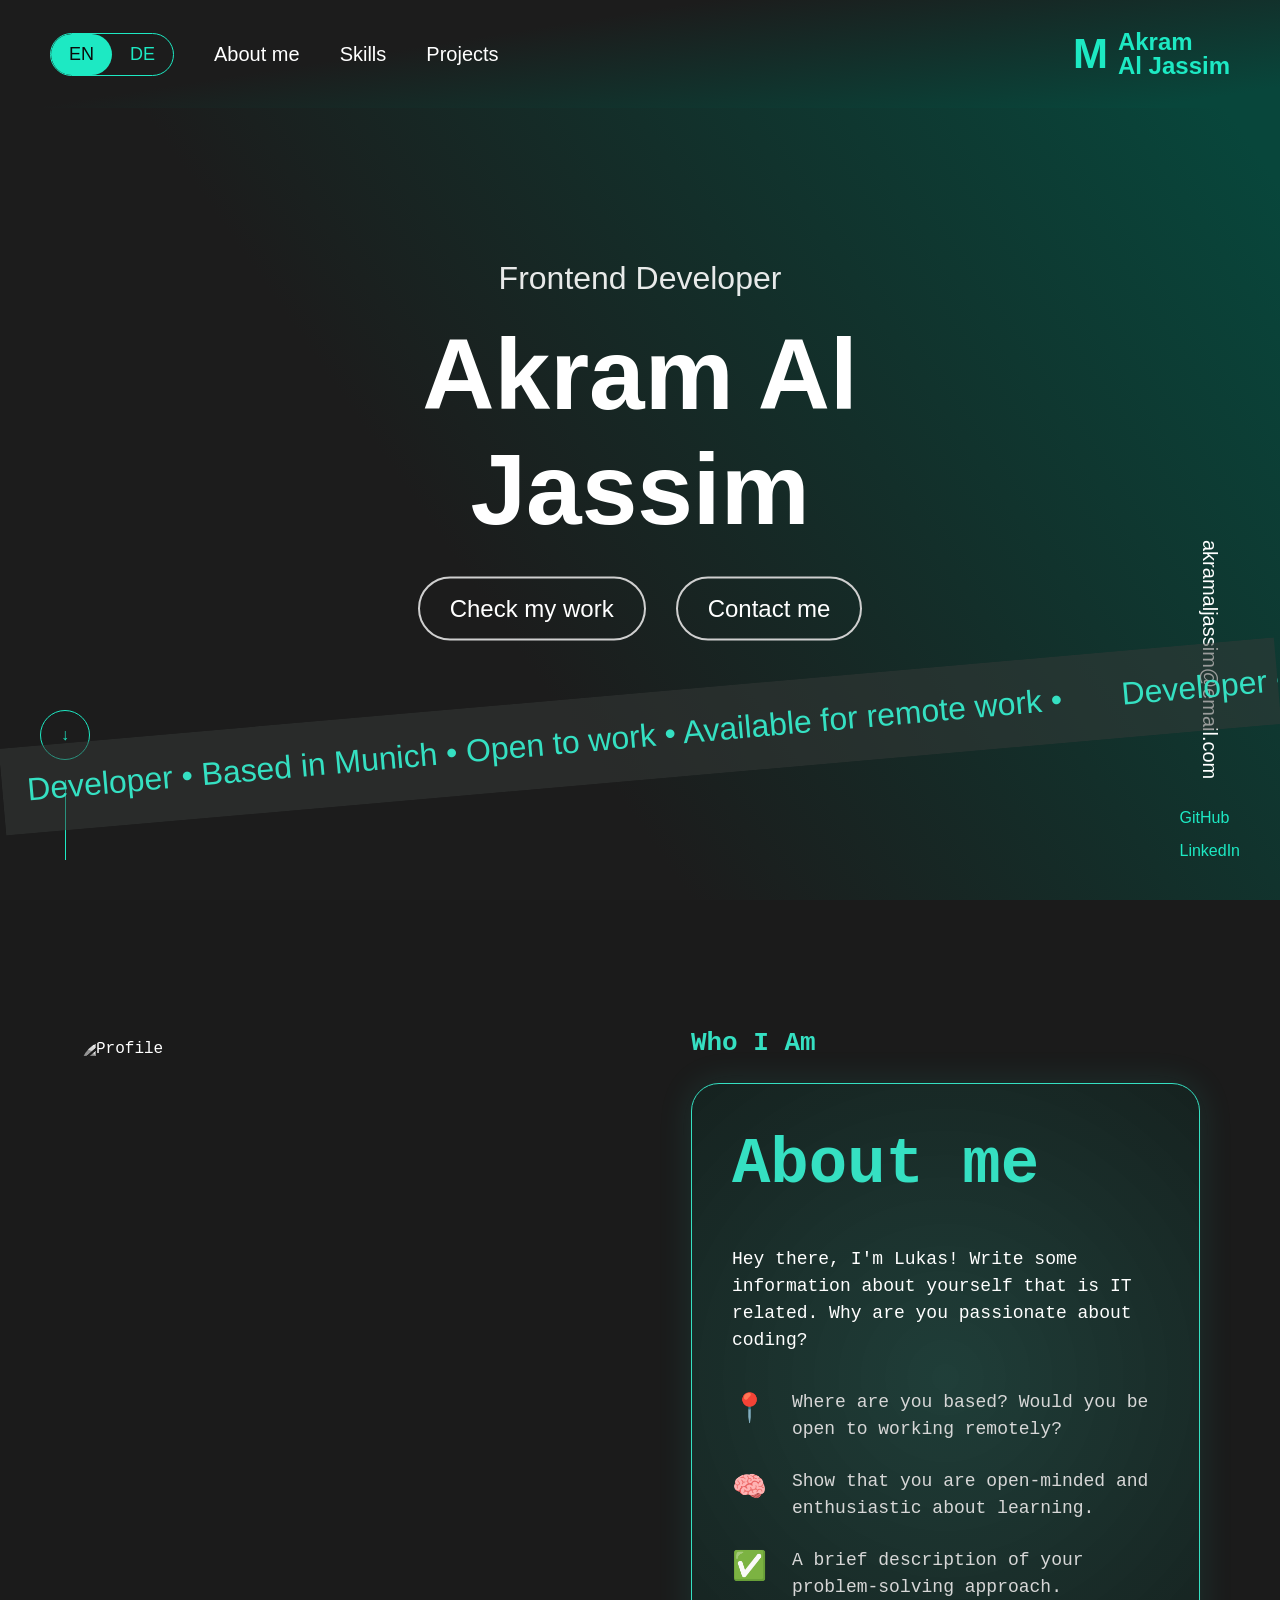
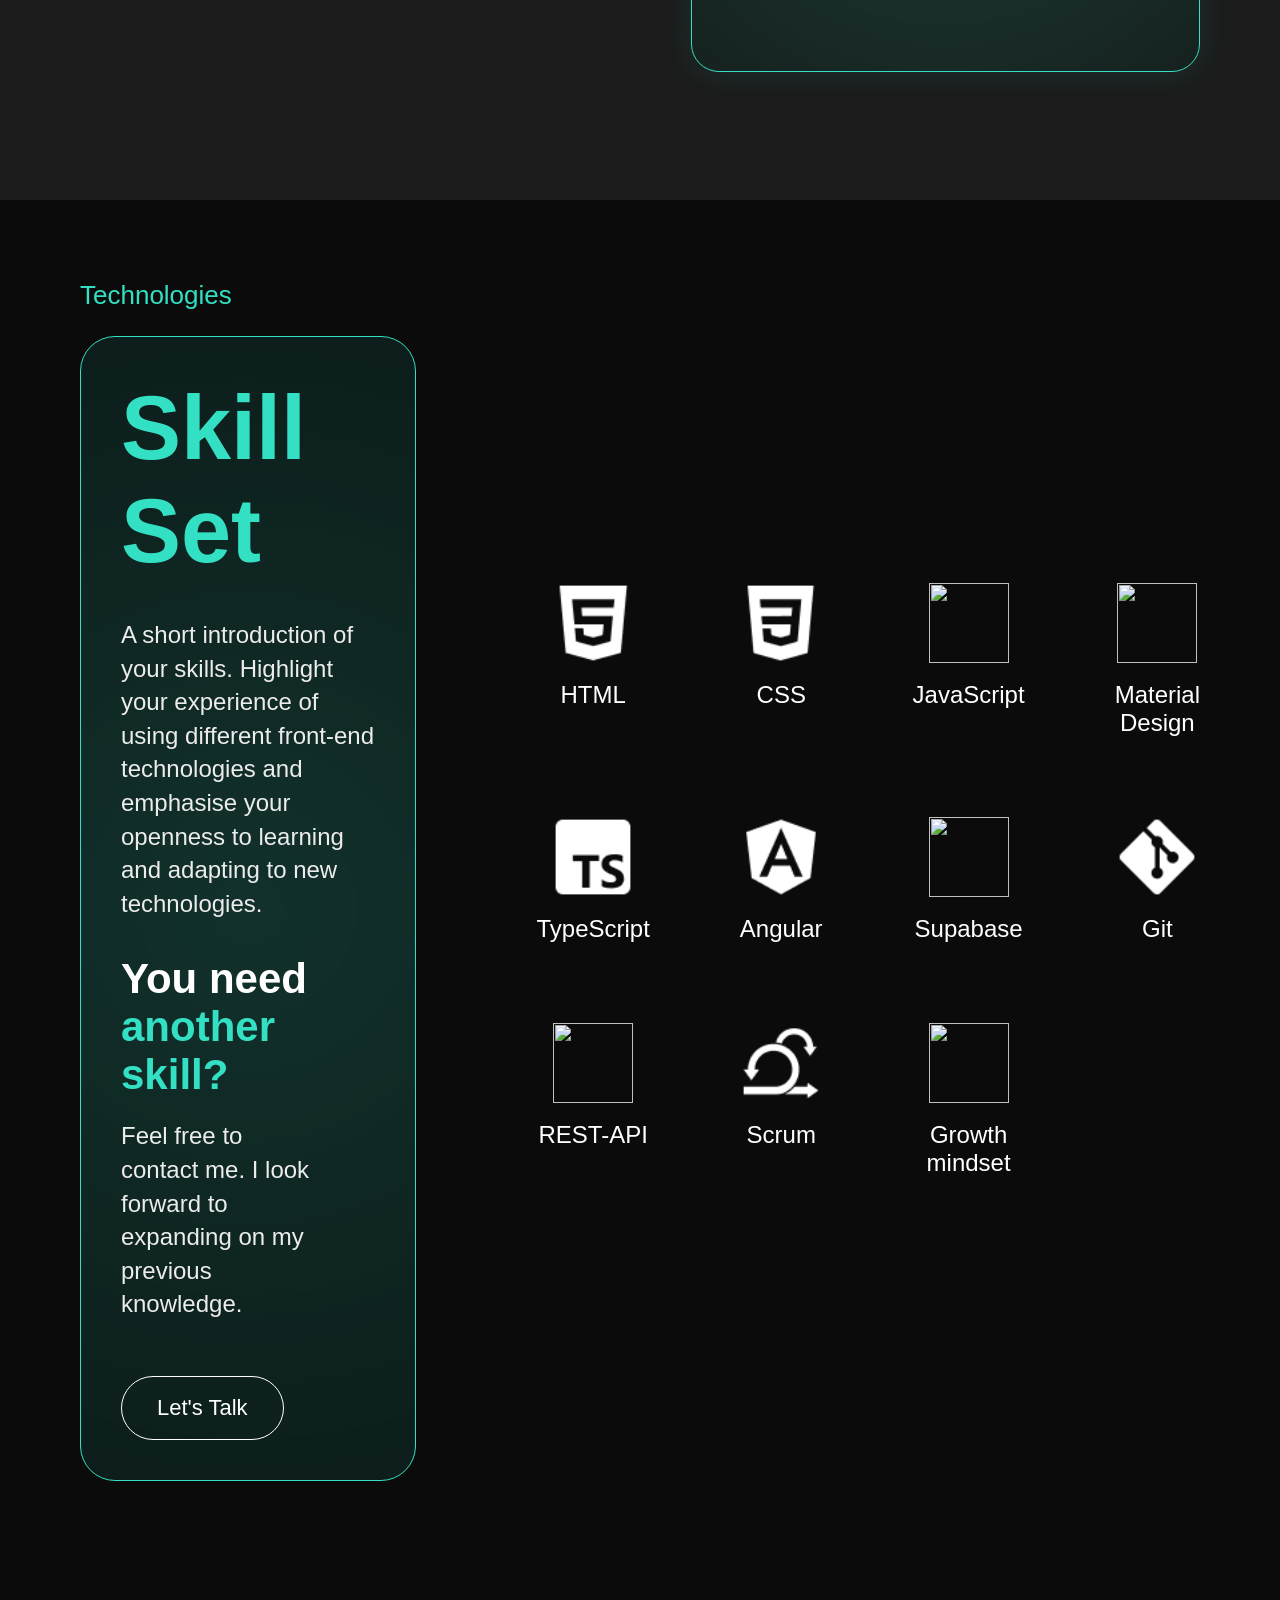
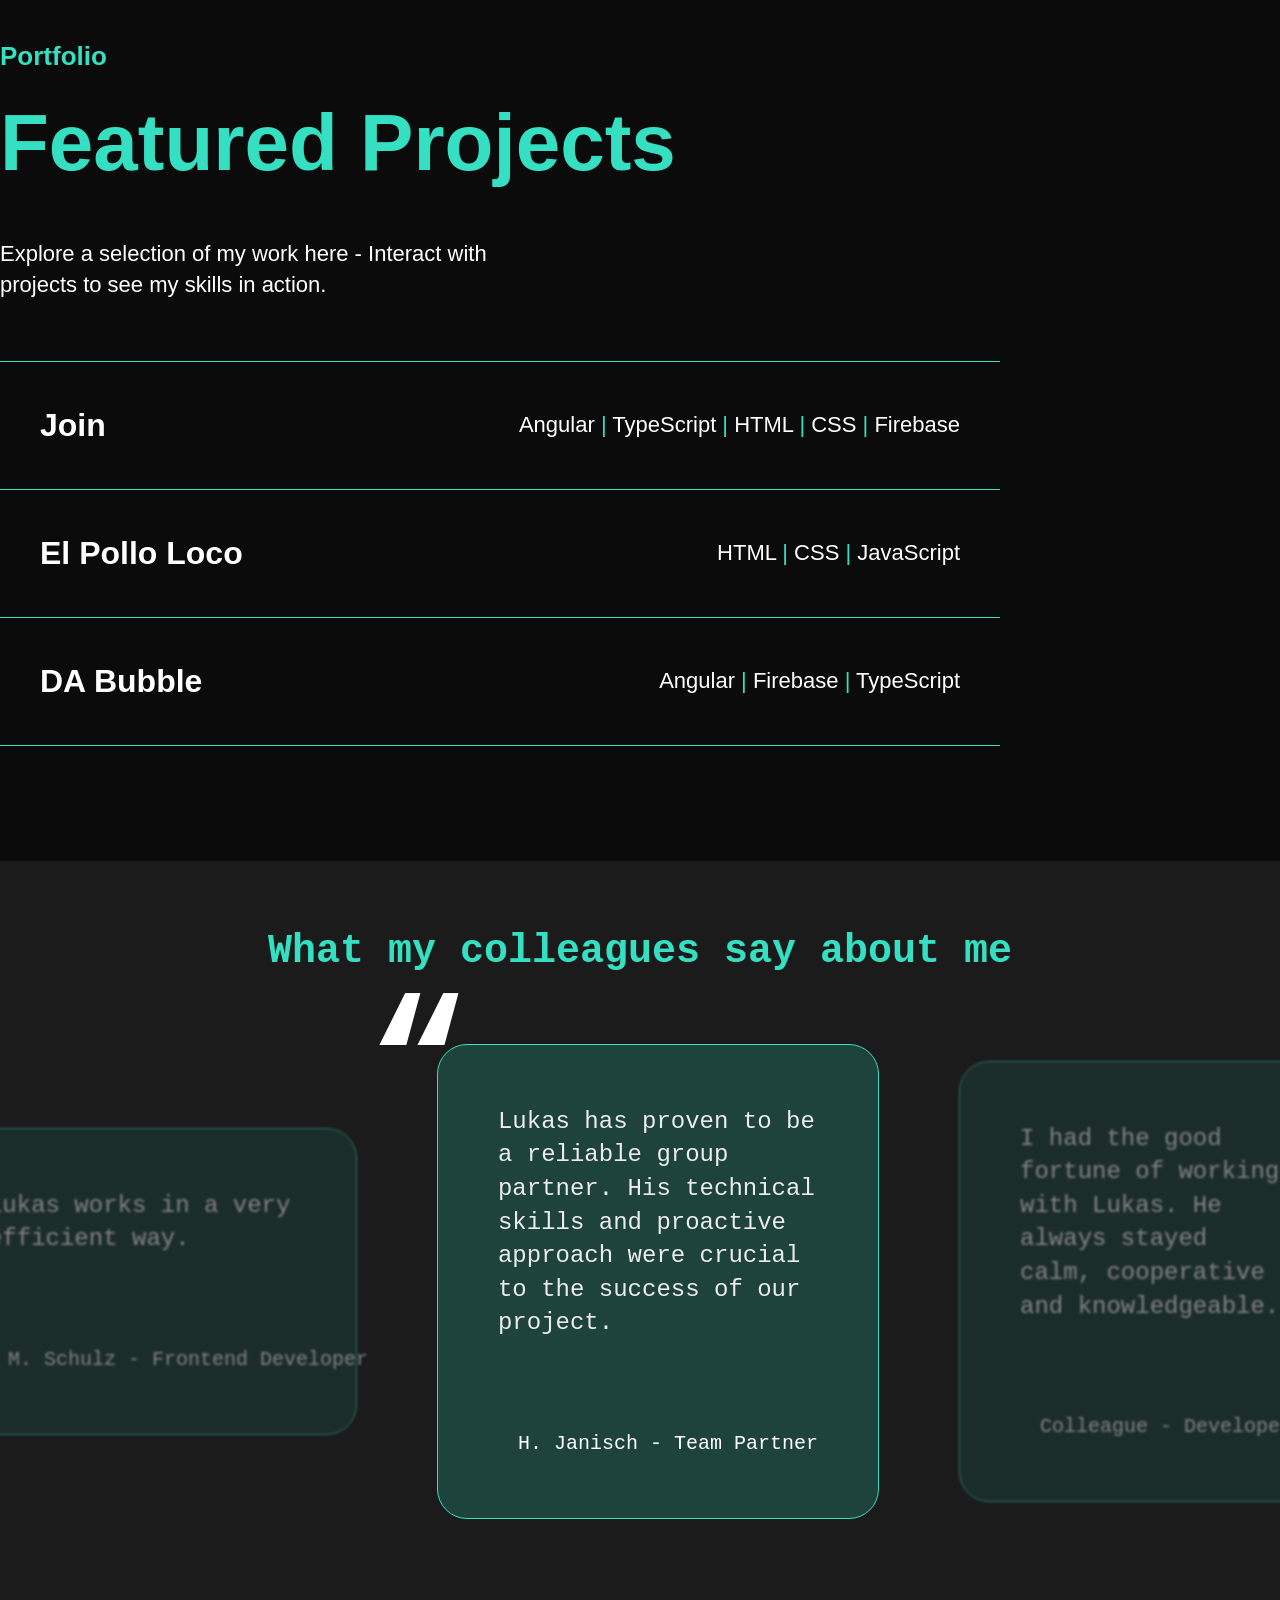
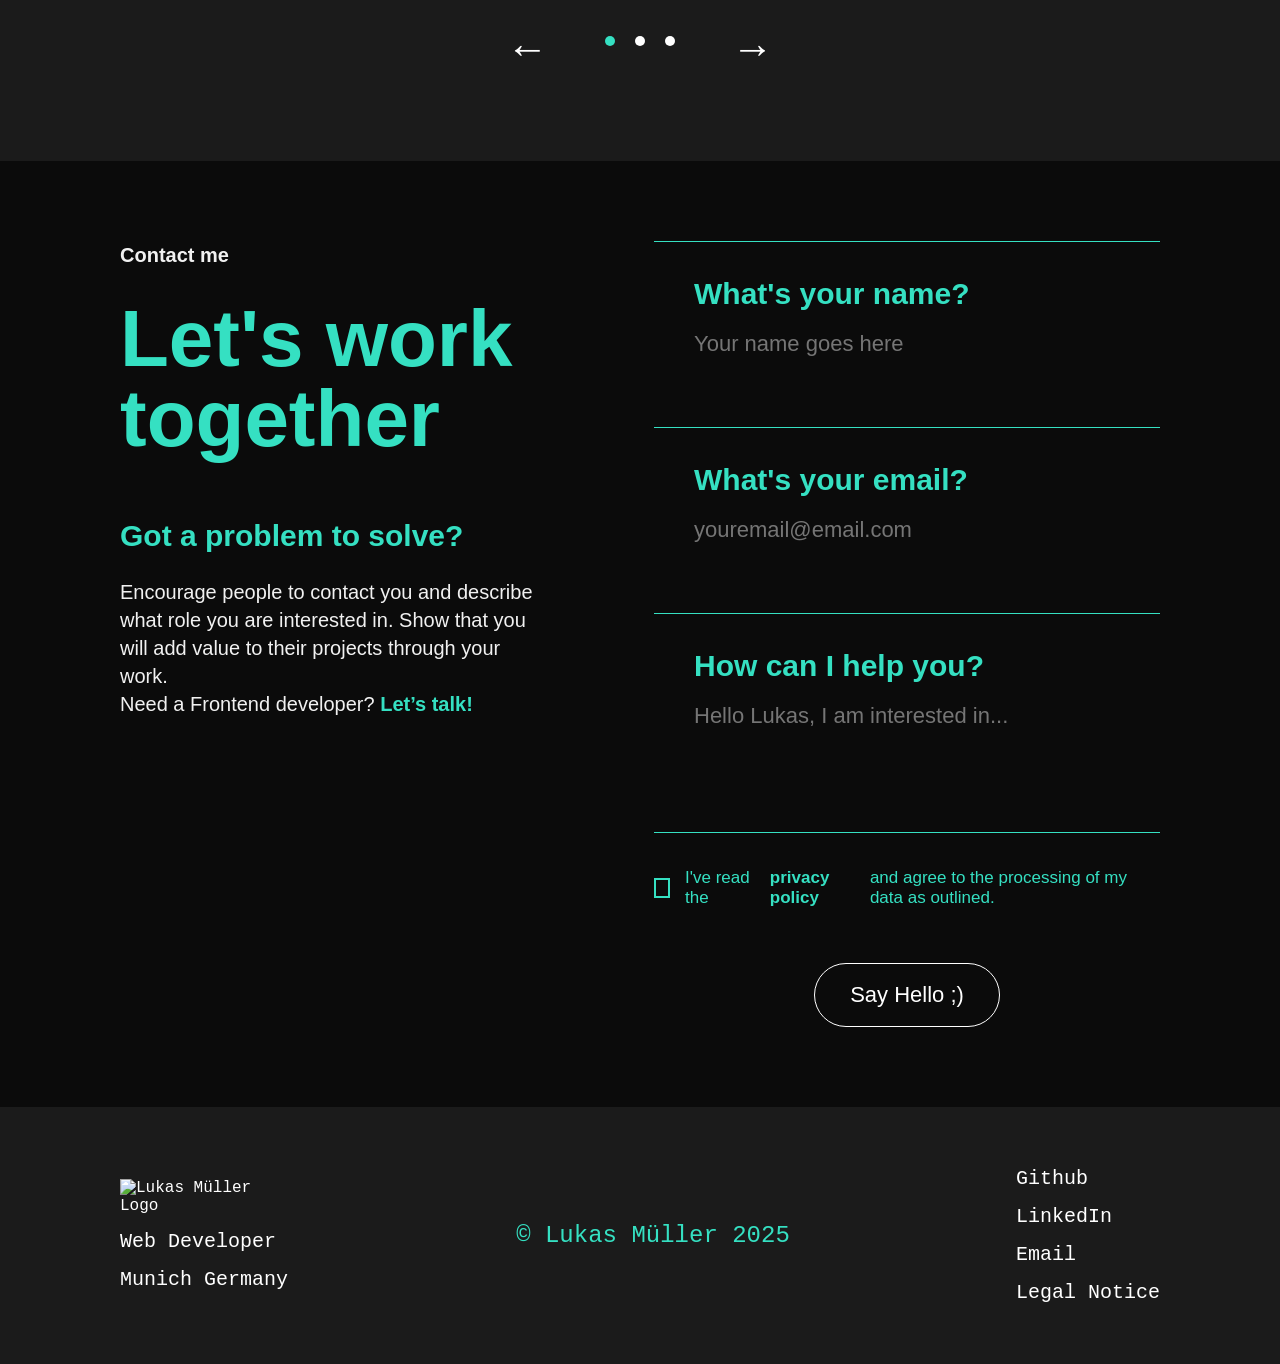
==== index.html @ 876b68f8 "first commit" ====
<!doctype html>
<html lang="en">
  <head>
    <meta charset="UTF-8" />
    <meta name="viewport" content="width=device-width, initial-scale=1.0" />
    <link rel="stylesheet" href="style.css" />
    <script src="script.js"></script>
    <title>Portfolio</title>
  </head>
  <body>
    <section class="hero">
      <header class="navbar">
        <div class="lang-switch">
          <span class="active">EN</span>
          <span>DE</span>
        </div>

        <nav>
          <a href="#about">About me</a>
          <a href="#skills">Skills</a>
          <a href="#projects">Projects</a>
        </nav>

        <div class="logo">
          <span class="logo-mark">M</span>
          <div class="logo-text">
            <span>Akram</span>
            <span>Al Jassim</span>
          </div>
        </div>
      </header>
      <div class="hero-content">
        <p class="subtitle">Frontend Developer</p>
        <h1>Akram Al Jassim</h1>

        <div class="hero-buttons">
          <a href="#projects" class="btn">Check my work</a>
          <a href="#contact" class="btn">Contact me</a>
        </div>
      </div>

      <div class="left-side">
        <div class="scroll-btn">↓</div>
        <div class="line"></div>
      </div>

      <div class="right-side">
        <a href="mailto:akramaljassim@email.com" class="email"
          >akramaljassim@email.com</a
        >
        <div class="socials">
          <a href="#">GitHub</a>
          <a href="#">LinkedIn</a>
        </div>
      </div>
      <div class="moving-line">
        <div id="tickerTrack" class="ticker-track">
          <span>
            Developer • Based in Munich • Open to work • Available for remote
            work •
          </span>
        </div>
      </div>
      <!-- <div class="moving-line">
        <span
          class="scroll-text"
          data-text="Developer • Based in Munich • Open to work • Available for remote work •"
        >
          Developer • Based in Munich • Open to work • Available for remote work
          •
        </span>
      </div> -->
    </section>
    <section class="about">
      <div class="about-img-box">
        <img src="./img/profile.jpg" alt="Profile" />
      </div>

      <div class="about-content">
        <p class="section-label">Who I Am</p>

        <div class="about-card">
          <h2>About me</h2>

          <p class="intro">
            Hey there, I'm Lukas! Write some information about yourself that is
            IT related. Why are you passionate about coding?
          </p>

          <div class="about-item">
            <span>📍</span>
            <p>Where are you based? Would you be open to working remotely?</p>
          </div>

          <div class="about-item">
            <span>🧠</span>
            <p>
              Show that you are open-minded and enthusiastic about learning.
            </p>
          </div>

          <div class="about-item">
            <span>✅</span>
            <p>A brief description of your problem-solving approach.</p>
          </div>
        </div>
      </div>
    </section>
    <section class="skills-section">
      <div class="skills-left">
        <p class="small-title">Technologies</p>

        <div class="skills-card">
          <h2>Skill Set</h2>

          <p class="text">
            A short introduction of your skills. Highlight your experience of
            using different front-end technologies and emphasise your openness
            to learning and adapting to new technologies.
          </p>

          <h3>You need <span>another skill?</span></h3>

          <p class="text small-text">
            Feel free to contact me. I look forward to expanding on my previous
            knowledge.
          </p>

          <button>Let's Talk</button>
        </div>
      </div>

      <div class="skills-grid">
        <div class="skill">
          <img src="./assets/img/html-icon.png" alt="" />
          <p>HTML</p>
        </div>

        <div class="skill">
          <img src="./assets/img/css-icon.png" alt="" />
          <p>CSS</p>
        </div>

        <div class="skill">
          <img src="./assets/img/js-icon.png" alt="" />
          <p>JavaScript</p>
        </div>

        <div class="skill">
          <img src="./assets/img/material-icon.png" alt="" />
          <p>Material Design</p>
        </div>

        <div class="skill">
          <img src="./assets/img/typescript-icon.png" alt="" />
          <p>TypeScript</p>
        </div>

        <div class="skill">
          <img src="./assets/img/angular-icon.png" alt="" />
          <p>Angular</p>
        </div>

        <div class="skill">
          <img src="./assets/img/supabase-icon.png" alt="" />
          <p>Supabase</p>
        </div>

        <div class="skill">
          <img src="./assets/img/git-icon.png" alt="" />
          <p>Git</p>
        </div>

        <div class="skill">
          <img src="./assets/img/api-icon.png" alt="" />
          <p>REST-API</p>
        </div>

        <div class="skill">
          <img src="./assets/img/scrum-icon.png" alt="" />
          <p>Scrum</p>
        </div>

        <div class="skill">
          <img src="./assets/img/growth-icon.png" alt="" />
          <p>Growth mindset</p>
        </div>
      </div>
    </section>
    <section class="portfolio-section">
      <p class="section-label">Portfolio</p>
      <h2>Featured Projects</h2>

      <p class="portfolio-text">
        Explore a selection of my work here - Interact with <br />
        projects to see my skills in action.
      </p>

      <div class="project-list">
        <div class="project-row">
          <h3>Join</h3>
          <p>
            Angular <span>|</span> TypeScript <span>|</span> HTML
            <span>|</span> CSS <span>|</span> Firebase
          </p>
        </div>

        <div class="project-row">
          <h3>El Pollo Loco</h3>
          <p>HTML <span>|</span> CSS <span>|</span> JavaScript</p>
        </div>

        <div class="project-row">
          <h3>DA Bubble</h3>
          <p>Angular <span>|</span> Firebase <span>|</span> TypeScript</p>
        </div>
      </div>
    </section>
    <section class="testimonials">
      <h2>What my colleagues say about me</h2>

      <div class="slider">
        <div class="card small">
          <p>Lukas works in a very efficient way.</p>
          <div class="bottom">
            <span></span>
            <p>M. Schulz - Frontend Developer</p>
          </div>
        </div>

        <div class="card active">
          <div class="quote">“</div>

          <p class="text">
            Lukas has proven to be a reliable group partner. His technical
            skills and proactive approach were crucial to the success of our
            project.
          </p>

          <div class="bottom">
            <span></span>
            <p>H. Janisch - Team Partner</p>
          </div>
        </div>

        <div class="card small">
          <p>
            I had the good fortune of working with Lukas. He always stayed calm,
            cooperative and knowledgeable.
          </p>
          <div class="bottom">
            <span></span>
            <p>Colleague - Developer</p>
          </div>
        </div>
      </div>

      <div class="controls">
        <button>←</button>
        <div class="dots">
          <span class="active-dot"></span>
          <span></span>
          <span></span>
        </div>
        <button>→</button>
      </div>
    </section>
    <section class="contact-section">
      <div class="contact-left">
        <p class="label">Contact me</p>
        <h2>Let's work<br />together</h2>

        <h3>Got a problem to solve?</h3>
        <p>
          Encourage people to contact you and describe what role you are
          interested in. Show that you will add value to their projects through
          your work.
        </p>

        <p>Need a Frontend developer? <a href="#">Let’s talk!</a></p>
      </div>

      <form class="contact-form">
        <div class="form-group">
          <label>What's your name?</label>
          <input type="text" placeholder="Your name goes here" />
        </div>

        <div class="form-group">
          <label>What's your email?</label>
          <input type="email" placeholder="youremail@email.com" />
        </div>

        <div class="form-group">
          <label>How can I help you?</label>
          <textarea placeholder="Hello Lukas, I am interested in..."></textarea>
        </div>

        <label class="checkbox">
          <input type="checkbox" />
          <span></span>
          I've read the <a href="#">privacy policy</a> and agree to the
          processing of my data as outlined.
        </label>

        <button type="submit">Say Hello ;)</button>
      </form>
    </section>
    <footer class="footer">
      <div class="footer-left">
        <img src="./img/logo.png" alt="Lukas Müller Logo" class="footer-logo" />

        <p>Web Developer</p>
        <p>Munich Germany</p>
      </div>

      <p class="copyright">© Lukas Müller 2025</p>

      <div class="footer-links">
        <a href="#">Github</a>
        <a href="#">LinkedIn</a>
        <a href="mailto:lukas@email.com">Email</a>
        <a href="#">Legal Notice</a>
      </div>
    </footer>
  </body>
</html>
---- style.css ----
* {
  margin: 0;
  padding: 0;
  box-sizing: border-box;
}

body {
  font-family: Arial, sans-serif;
  color: white;
  background: #0b0b0b;
}

.hero {
  min-height: 100vh;
  position: relative;
  overflow: hidden;
  background:
  linear-gradient(55.22deg, #1c1c1c 36.26%, #08463b 93.28%);
}

/* Navbar */
.navbar {
  display: flex;
  justify-content: space-between;
  align-items: center;
  background: linear-gradient(171deg, #1c1c1c 36.26%, #08463b 93.28%);
  padding: 30px 50px;
}

nav {
  display: flex;
  gap: 40px;
  margin-left: 40px;
  flex: 1;
}

nav a {
  text-decoration: none;
  color: white;
  font-size: 20px;
}

/* Language switch */
.lang-switch {
  display: flex;
  align-items: center;
  border: 1px solid #1de9c3;
  border-radius: 30px;
  overflow: hidden;
}

.lang-switch span {
  padding: 10px 18px;
  font-size: 18px;
  color: #1de9c3;
}

.lang-switch .active {
  background: #1de9c3;
  color: #0b0b0b;
  border-radius: 30px;
}

/* Logo */
.logo {
  display: flex;
  align-items: center;
  gap: 10px;
  color: #1de9c3;
  font-weight: bold;
}

.logo-mark {
  font-size: 42px;
}

.logo-text {
  display: flex;
  flex-direction: column;
  line-height: 1;
  font-size: 24px;
}
 /* Center content */
.hero-content {
  position: absolute;
  top: 50%;
  left: 50%;
  transform: translate(-50%, -50%);
  text-align: center;
  padding: 30px 50px;
}

.subtitle {
  font-size: 32px;
  margin-bottom: 20px;
  opacity: 0.9;
}

.hero-content h1 {
  font-size: 100px;
  font-weight: 700;
  margin-bottom: 30px;
}

.hero-buttons {
  display: flex;
  justify-content: center;
  gap: 30px;
}

.btn {
  text-decoration: none;
  color: white;
  border: 2px solid #cfcfcf;
  padding: 16px 30px;
  border-radius: 40px;
  font-size: 24px;
  transition: 0.3s;
}

.btn:hover {
  border-color: #1de9c3;
  color: #1de9c3;
}

/* Left side */
.left-side {
  position: absolute;
  left: 40px;
  bottom: 40px;
  display: flex;
  flex-direction: column;
  align-items: center;
  gap: 20px;
}

.scroll-btn {
  width: 50px;
  height: 50px;
  border: 1px solid #1de9c3;
  border-radius: 50%;
  display: flex;
  align-items: center;
  justify-content: center;
  color: #1de9c3;
}

.line {
  width: 1px;
  height: 80px;
  background: #1de9c3;
}

/* Right side */
.right-side {
  position: absolute;
  right: 40px;
  bottom: 40px;
  display: flex;
  flex-direction: column;
  align-items: center;
  gap: 30px;
}

.email {
  writing-mode: vertical-rl;
  text-decoration: none;
  color: white;
  font-size: 20px;
}

.socials {
  display: flex;
  flex-direction: column;
  gap: 15px;
}

.socials a {
  color: #1de9c3;
  text-decoration: none;
}
.moving-line {
  position: absolute;
  bottom: 120px;
  width: 100%;
  overflow: hidden;
  transform: rotate(-5deg);
}

/* Container */
.scroll-text {
  display: inline-block;
  white-space: nowrap;
  position: relative;

  animation: scrollText 25s linear infinite;
  color: #1de9c3;
  font-size: 28px;
}

/* DUPLIKAT (wichtig!!) */
.scroll-text::after {
  content: attr(data-text);
  position: absolute;
  left: 100%;
  top: 0;
}

/* Animation */
@keyframes scrollText {
  0% {
    transform: translateX(0);
  }
  100% {
    transform: translateX(-100%);
  }
}

.about {
  min-height: 100vh;
  background: #1b1b1b;
  display: flex;
  align-items: center;
  justify-content: center;
  gap: 120px;
  padding: 80px;
  color: #fff;
  font-family: "Courier New", monospace;
}

.about-img-box {
  width: 540px;
  height: 620px;
  border-radius: 30px;
  overflow: hidden;
  position: relative;
}

.about-img-box img {
  width: 100%;
  height: 100%;
  object-fit: cover;
  filter: grayscale(100%);
}

.about-content {
  width: 560px;
}

.section-label {
  color: #35e0c2;
  font-size: 24px;
  margin-bottom: 25px;
}

.about-card {
  border: 1px solid #35e0c2;
  border-radius: 28px;
  padding: 45px 40px;
  background: radial-gradient(circle at center, rgba(53, 224, 194, 0.18), rgba(20, 35, 32, 0.8));
  box-shadow: 0 0 35px rgba(53, 224, 194, 0.12);
}

.about-card h2 {
  color: #35e0c2;
  font-size: 64px;
  margin-bottom: 45px;
}

.intro {
  font-size: 18px;
  line-height: 1.5;
  margin-bottom: 35px;
}

.about-item {
  display: flex;
  gap: 25px;
  margin-bottom: 25px;
  color: #d7d7d7;
  font-size: 18px;
  line-height: 1.5;
}

.about-item span {
  font-size: 28px;
  color: #35e0c2;
}

.skills-section{
  min-height:100vh;
  display:flex;
  justify-content:center;
  align-items:center;
  gap:120px;
  padding:80px;
}

/* LEFT */

.skills-left{
  width:520px;
}

.small-title{
  color:#33e0c3;
  font-size:26px;
  margin-bottom:25px;
}

.skills-card{
  border:1px solid #33e0c3;
  border-radius:35px;
  padding:40px;
  background:
    radial-gradient(circle at center,
    rgba(51,224,195,0.18),
    rgba(12,30,28,0.95));
}

.skills-card h2{
  font-size:90px;
  color:#33e0c3;
  margin-bottom:35px;
}

.text{
  font-size:18px;
  line-height:1.6;
  color:#ececec;
  margin-bottom:35px;
}

.skills-card h3{
  font-size:42px;
  margin-bottom:20px;
}

.skills-card h3 span{
  color:#33e0c3;
}

.small-text{
  width:80%;
}

button{
  margin-top:20px;
  padding:18px 35px;
  border-radius:40px;
  border:1px solid white;
  background:transparent;
  color:white;
  font-size:24px;
  cursor:pointer;
  transition:0.3s;
}

button:hover{
  border-color:#33e0c3;
  color:#33e0c3;
}


/* RIGHT */

.skills-grid{
  display:grid;
  grid-template-columns:repeat(4, 1fr);
  gap:80px 90px;
}

.skill{
  display:flex;
  flex-direction:column;
  align-items:center;
  gap:18px;
  transition:0.3s;
}

.skill img{
  width:80px;
  height:80px;
  object-fit:contain;
}

.skill p{
  font-size:24px;
  text-align:center;
}

.skill:hover{
  transform:translateY(-10px);
}

.portfolio-section {
  min-height: 100vh;
  padding: 80px 0;
  max-width: 1000px;
}

.section-label {
  color: #35e0c2;
  font-size: 26px;
  font-weight: bold;
  margin-bottom: 25px;
}

.portfolio-section h2 {
  color: #35e0c2;
  font-size: 80px;
  margin: 0 0 50px;
}

.portfolio-text {
  font-size: 22px;
  line-height: 1.4;
  margin-bottom: 60px;
}

.project-list {
  width: 100%;
}

.project-row {
  border-top: 1px solid #35e0c2;
  display: flex;
  justify-content: space-between;
  align-items: center;
  padding: 45px 40px;
}

.project-row:last-child {
  border-bottom: 1px solid #35e0c2;
}

.project-row h3 {
  font-size: 32px;
  margin: 0;
}

.project-row p {
  font-size: 22px;
  margin: 0;
}

.project-row span {
  color: #35e0c2;
}

.project-row:hover {
  background: rgba(53, 224, 194, 0.08);
}
.testimonials {
  min-height: 100vh;
  background: #1b1b1b;
  color: white;
  font-family: "Courier New", monospace;
  display: flex;
  flex-direction: column;
  align-items: center;
  justify-content: center;
  gap: 70px;
  overflow: hidden;
}

.testimonials h2 {
  color: #35e0c2;
  font-size: 40px;
}

.slider {
  width: 100%;
  display: flex;
  justify-content: center;
  align-items: center;
  gap: 80px;
}

.card {
  position: relative;
  width: 760px;
  min-height: 280px;
  padding: 60px;
  border: 1px solid #35e0c2;
  border-radius: 30px;
  background: rgba(30, 75, 66, 0.85);
}

.card.small {
  width: 430px;
  opacity: 0.45;
  filter: blur(1px);
}

.quote {
  position: absolute;
  top: -70px;
  left: -70px;
  font-size: 170px;
  font-weight: bold;
  color: white;
}

.text,
.card p {
  font-size: 24px;
  line-height: 1.4;
}

.bottom {
  margin-top: 90px;
  display: flex;
  align-items: center;
  gap: 20px;
}

.bottom span {
  height: 1px;
  flex: 1;
  background: white;
}

.bottom p {
  white-space: nowrap;
  font-size: 20px;
}

.controls {
  display: flex;
  align-items: center;
  gap: 30px;
}

.controls button {
  background: none;
  border: none;
  color: white;
  font-size: 42px;
  cursor: pointer;
}

.dots {
  display: flex;
  gap: 20px;
}

.dots span {
  width: 10px;
  height: 10px;
  background: white;
  border-radius: 50%;
}

.dots .active-dot {
  background: #35e0c2;
}

.contact-section {
  min-height: 100vh;
  display: flex;
  justify-content: space-between;
  gap: 120px;
  padding: 80px 120px;
}

.contact-left {
  width: 45%;
}

.label,
.contact-left h3,
.contact-form label {
  color: #35e0c2;
}

.label {
  font-size: 28px;
  font-weight: bold;
  margin-bottom: 30px;
}

.contact-left h2 {
  color: #35e0c2;
  font-size: 80px;
  line-height: 1;
  margin: 0 0 60px;
}

.contact-left h3 {
  font-size: 30px;
  margin-bottom: 25px;
}

.contact-left p {
  font-size: 20px;
  line-height: 1.4;
  color: #f1f1f1;
}

.contact-left a,
.checkbox a {
  color: #35e0c2;
  text-decoration: none;
  font-weight: bold;
}

.contact-form {
  width: 55%;
  display: flex;
  flex-direction: column;
  gap: 35px;
}

.form-group {
  border-top: 1px solid #35e0c2;
  padding: 35px 40px;
}

.form-group label {
  display: block;
  font-size: 30px;
  font-weight: bold;
  margin-bottom: 20px;
}

input,
textarea {
  width: 100%;
  background: transparent;
  border: none;
  outline: none;
  color: white;
  font-size: 22px;
  font-family: inherit;
}

textarea {
  height: 90px;
  resize: none;
}

.form-group:last-of-type {
  border-bottom: 1px solid #35e0c2;
}

.checkbox {
  display: flex;
  align-items: center;
  gap: 15px;
  color: white;
  font-size: 17px;
  cursor: pointer;
}

.checkbox input {
  display: none;
}

.checkbox span {
  width: 20px;
  height: 20px;
  border: 2px solid #35e0c2;
  display: inline-block;
}

.checkbox input:checked + span {
  background: #35e0c2;
}

button {
  align-self: center;
  padding: 18px 35px;
  border-radius: 40px;
  border: 1px solid white;
  background: transparent;
  color: white;
  font-size: 22px;
  font-family: inherit;
  cursor: pointer;
}

button:hover {
  color: #35e0c2;
  border-color: #35e0c2;
}
.footer {
  min-height: 250px;
  background: #1b1b1b;
  color: white;
  font-family: "Courier New", monospace;
  display: flex;
  justify-content: space-between;
  align-items: center;
  padding: 60px 120px;
}

.footer-left {
  display: flex;
  flex-direction: column;
  gap: 15px;
}

.footer-logo {
  width: 170px;
}

.footer-left p {
  font-size: 20px;
  margin: 0;
}

.copyright {
  color: #35e0c2;
  font-size: 24px;
}

.footer-links {
  display: flex;
  flex-direction: column;
  gap: 15px;
}

.footer-links a {
  color: white;
  text-decoration: none;
  font-size: 20px;
}

.footer-links a:hover {
  color: #35e0c2;
}

.moving-line {
  width: 100%;
  overflow: hidden;
  transform: rotate(-5deg);
  z-index: 1000;
}

.ticker-track {
  display: flex;
  width: max-content;
  white-space: nowrap;

  animation: scrollText 25s linear infinite;

  background-color: rgba(54, 58, 57, 0.5);

  padding: 25px;
}

.ticker-track span {
  color: #35e0c2;
  font-size: 32px;
  padding-right: 60px;
}

@keyframes scrollText {
  from {
    transform: translateX(0);
  }

  to {
    transform: translateX(-50%);
  }
}
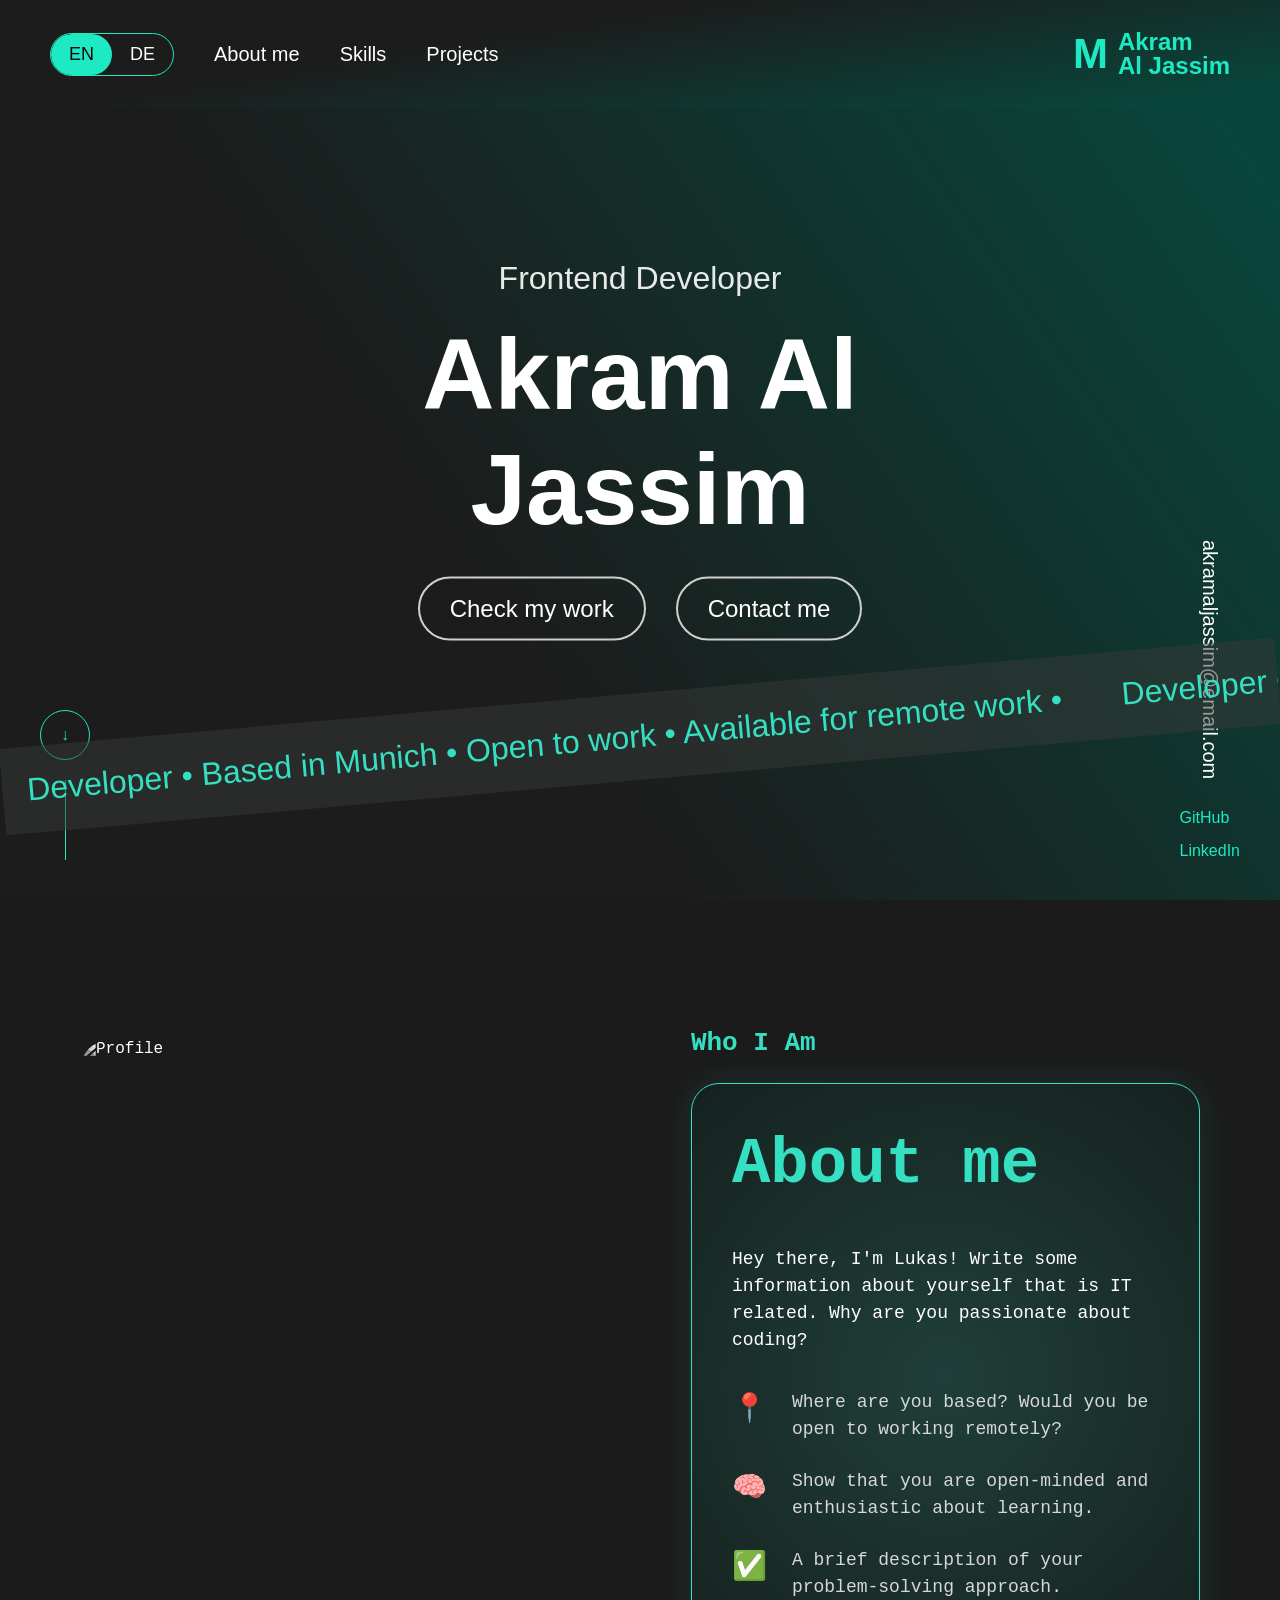
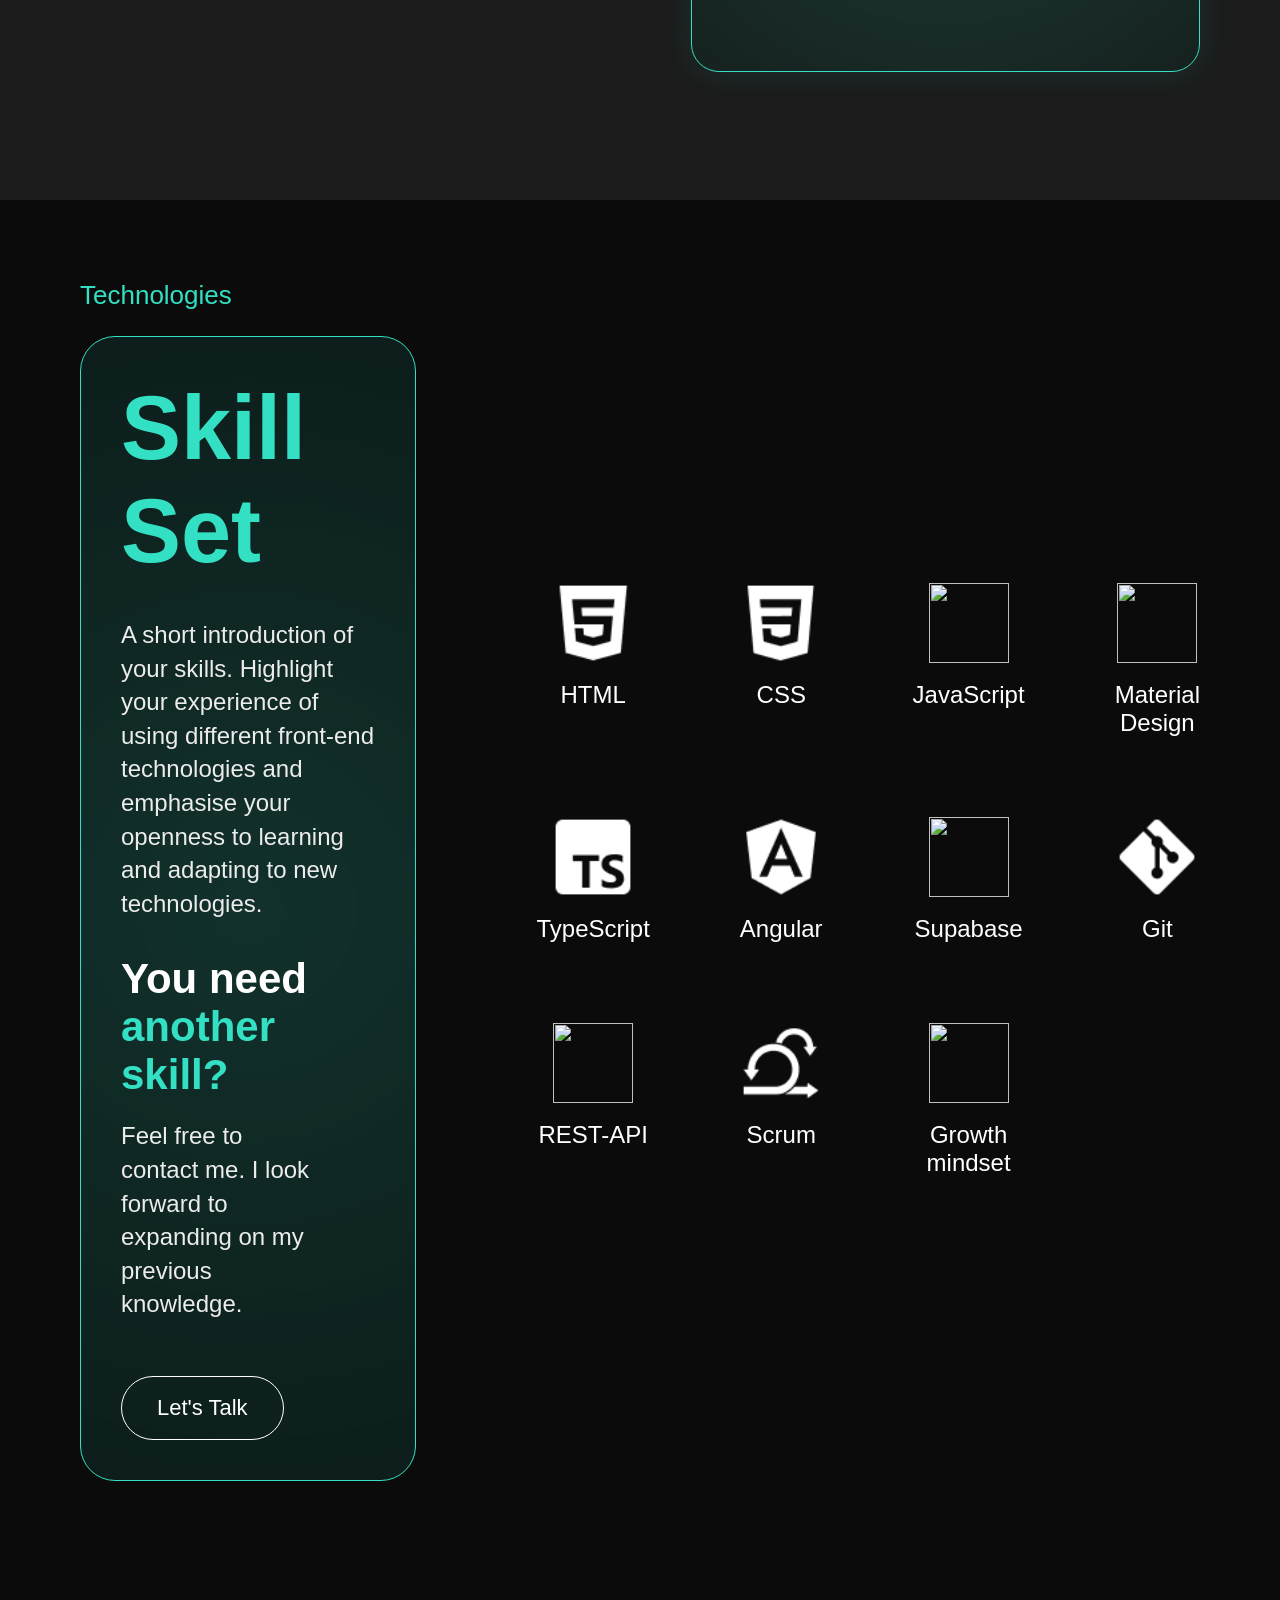
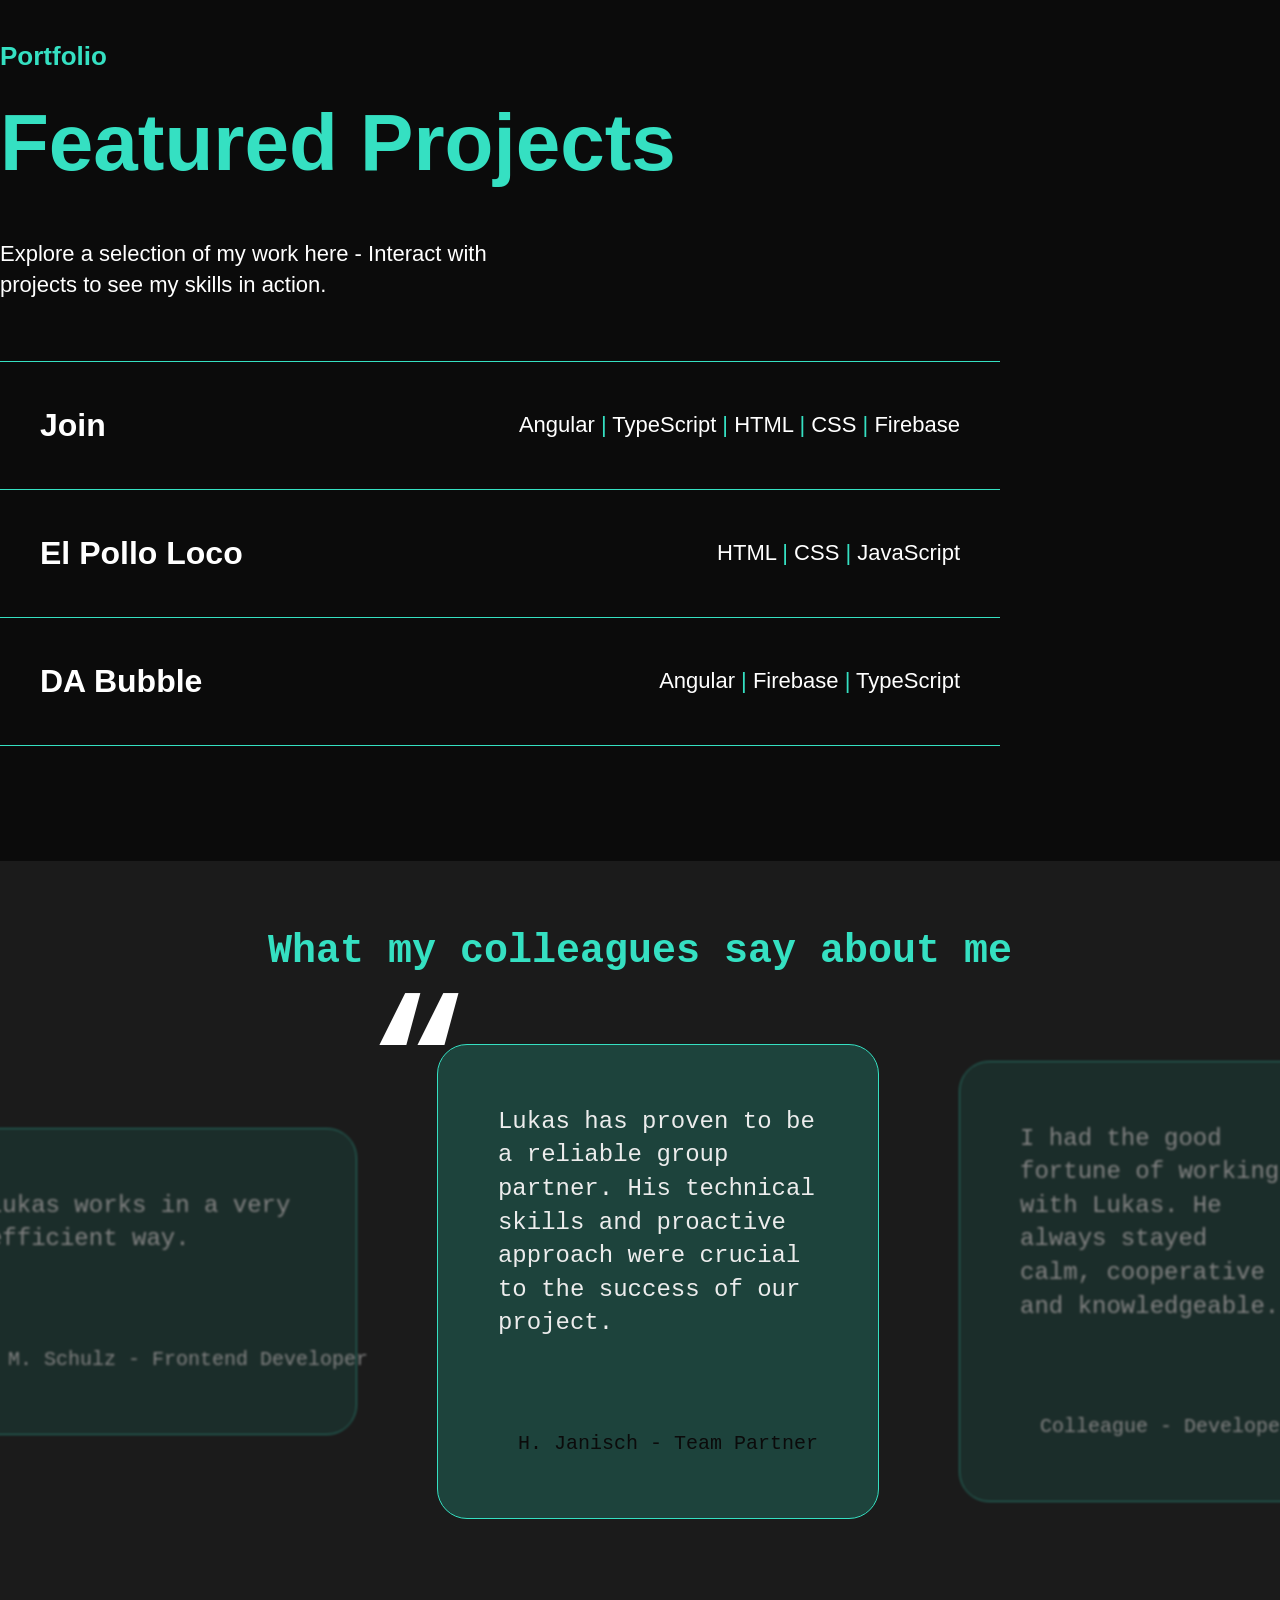
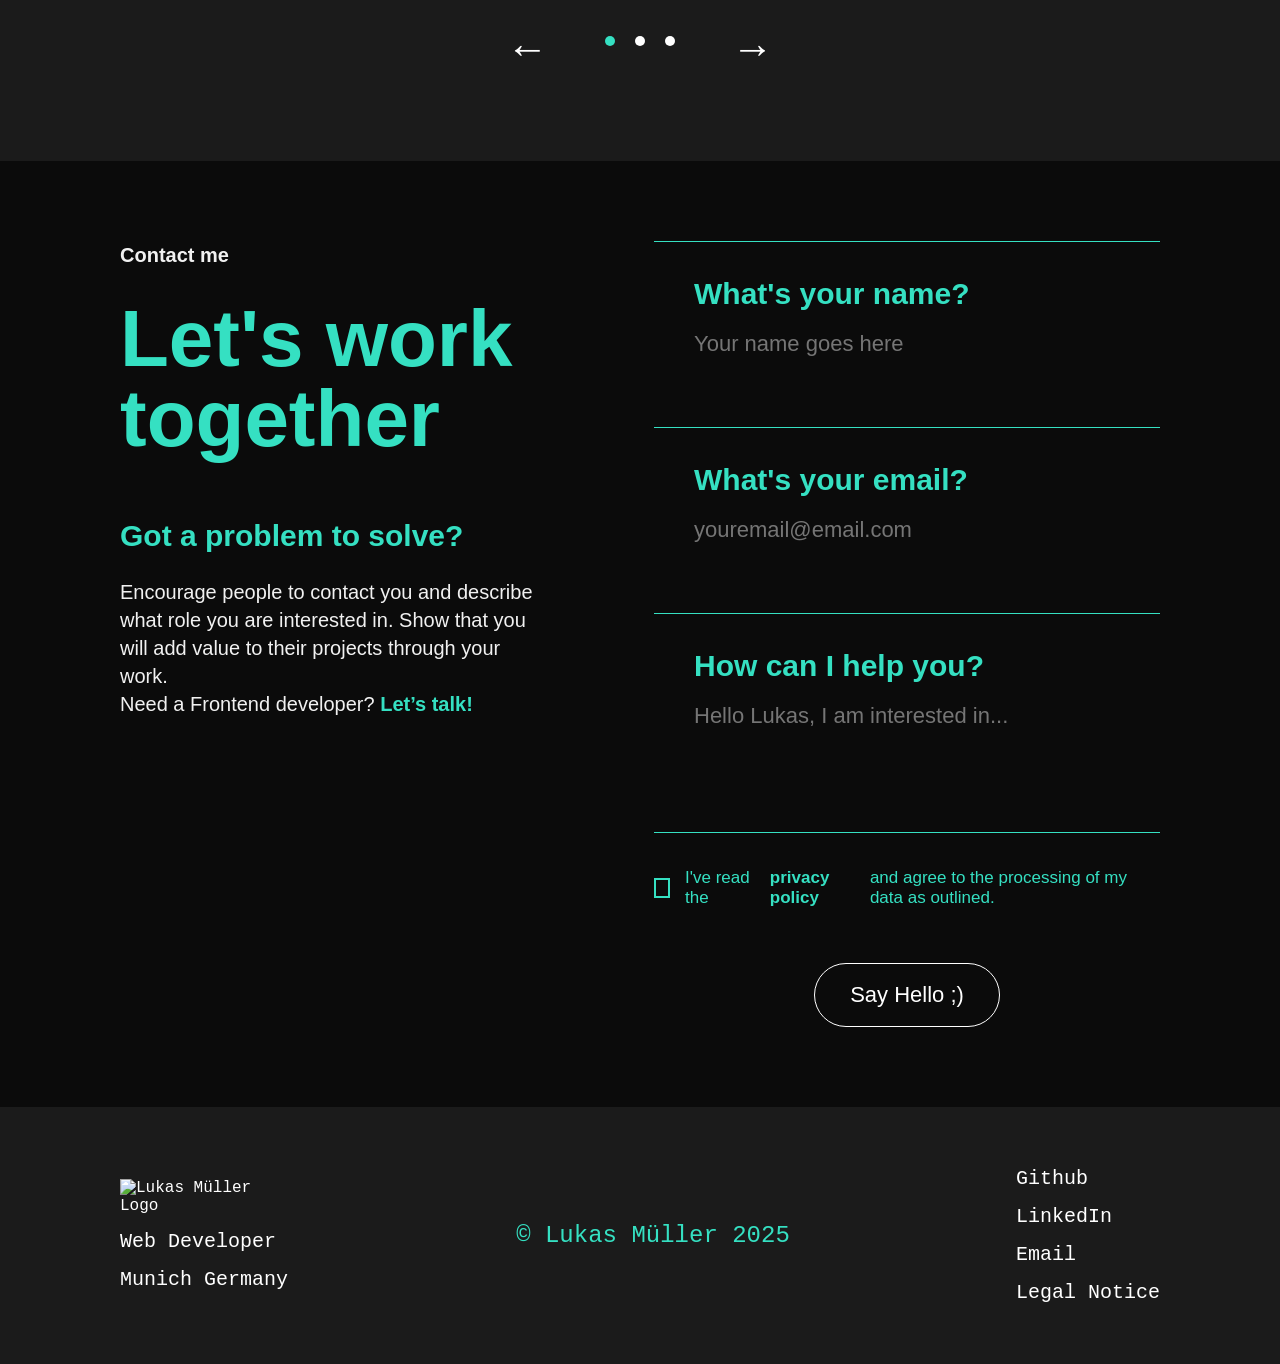
==== commit 12c0be39: "add html, Add hover effects and language toggle" ====
--- a/index.html
+++ b/index.html
@@ -11,14 +11,14 @@
     <section class="hero">
       <header class="navbar">
         <div class="lang-switch">
-          <span class="active">EN</span>
-          <span>DE</span>
+          <span class="active" id="en" onclick="toggleLanguage('en')">EN</span>
+          <span id="de" onclick="toggleLanguage('de')">DE</span>
         </div>
 
         <nav>
-          <a href="#about">About me</a>
-          <a href="#skills">Skills</a>
-          <a href="#projects">Projects</a>
+          <a href="#about" class="menu">About me</a>
+          <a href="#skills" class="menu">Skills</a>
+          <a href="#projects" class="menu">Projects</a>
         </nav>
 
         <div class="logo">
@@ -71,241 +71,12 @@
         </span>
       </div> -->
     </section>
-    <section class="about">
-      <div class="about-img-box">
-        <img src="./img/profile.jpg" alt="Profile" />
-      </div>
+    <div id="about"></div>
+    <div id="skills"></div>
+    <div id="projects"></div>
+    <div id="oppinion"></div>
+    <div id="contact"></div>
 
-      <div class="about-content">
-        <p class="section-label">Who I Am</p>
-
-        <div class="about-card">
-          <h2>About me</h2>
-
-          <p class="intro">
-            Hey there, I'm Lukas! Write some information about yourself that is
-            IT related. Why are you passionate about coding?
-          </p>
-
-          <div class="about-item">
-            <span>📍</span>
-            <p>Where are you based? Would you be open to working remotely?</p>
-          </div>
-
-          <div class="about-item">
-            <span>🧠</span>
-            <p>
-              Show that you are open-minded and enthusiastic about learning.
-            </p>
-          </div>
-
-          <div class="about-item">
-            <span>✅</span>
-            <p>A brief description of your problem-solving approach.</p>
-          </div>
-        </div>
-      </div>
-    </section>
-    <section class="skills-section">
-      <div class="skills-left">
-        <p class="small-title">Technologies</p>
-
-        <div class="skills-card">
-          <h2>Skill Set</h2>
-
-          <p class="text">
-            A short introduction of your skills. Highlight your experience of
-            using different front-end technologies and emphasise your openness
-            to learning and adapting to new technologies.
-          </p>
-
-          <h3>You need <span>another skill?</span></h3>
-
-          <p class="text small-text">
-            Feel free to contact me. I look forward to expanding on my previous
-            knowledge.
-          </p>
-
-          <button>Let's Talk</button>
-        </div>
-      </div>
-
-      <div class="skills-grid">
-        <div class="skill">
-          <img src="./assets/img/html-icon.png" alt="" />
-          <p>HTML</p>
-        </div>
-
-        <div class="skill">
-          <img src="./assets/img/css-icon.png" alt="" />
-          <p>CSS</p>
-        </div>
-
-        <div class="skill">
-          <img src="./assets/img/js-icon.png" alt="" />
-          <p>JavaScript</p>
-        </div>
-
-        <div class="skill">
-          <img src="./assets/img/material-icon.png" alt="" />
-          <p>Material Design</p>
-        </div>
-
-        <div class="skill">
-          <img src="./assets/img/typescript-icon.png" alt="" />
-          <p>TypeScript</p>
-        </div>
-
-        <div class="skill">
-          <img src="./assets/img/angular-icon.png" alt="" />
-          <p>Angular</p>
-        </div>
-
-        <div class="skill">
-          <img src="./assets/img/supabase-icon.png" alt="" />
-          <p>Supabase</p>
-        </div>
-
-        <div class="skill">
-          <img src="./assets/img/git-icon.png" alt="" />
-          <p>Git</p>
-        </div>
-
-        <div class="skill">
-          <img src="./assets/img/api-icon.png" alt="" />
-          <p>REST-API</p>
-        </div>
-
-        <div class="skill">
-          <img src="./assets/img/scrum-icon.png" alt="" />
-          <p>Scrum</p>
-        </div>
-
-        <div class="skill">
-          <img src="./assets/img/growth-icon.png" alt="" />
-          <p>Growth mindset</p>
-        </div>
-      </div>
-    </section>
-    <section class="portfolio-section">
-      <p class="section-label">Portfolio</p>
-      <h2>Featured Projects</h2>
-
-      <p class="portfolio-text">
-        Explore a selection of my work here - Interact with <br />
-        projects to see my skills in action.
-      </p>
-
-      <div class="project-list">
-        <div class="project-row">
-          <h3>Join</h3>
-          <p>
-            Angular <span>|</span> TypeScript <span>|</span> HTML
-            <span>|</span> CSS <span>|</span> Firebase
-          </p>
-        </div>
-
-        <div class="project-row">
-          <h3>El Pollo Loco</h3>
-          <p>HTML <span>|</span> CSS <span>|</span> JavaScript</p>
-        </div>
-
-        <div class="project-row">
-          <h3>DA Bubble</h3>
-          <p>Angular <span>|</span> Firebase <span>|</span> TypeScript</p>
-        </div>
-      </div>
-    </section>
-    <section class="testimonials">
-      <h2>What my colleagues say about me</h2>
-
-      <div class="slider">
-        <div class="card small">
-          <p>Lukas works in a very efficient way.</p>
-          <div class="bottom">
-            <span></span>
-            <p>M. Schulz - Frontend Developer</p>
-          </div>
-        </div>
-
-        <div class="card active">
-          <div class="quote">“</div>
-
-          <p class="text">
-            Lukas has proven to be a reliable group partner. His technical
-            skills and proactive approach were crucial to the success of our
-            project.
-          </p>
-
-          <div class="bottom">
-            <span></span>
-            <p>H. Janisch - Team Partner</p>
-          </div>
-        </div>
-
-        <div class="card small">
-          <p>
-            I had the good fortune of working with Lukas. He always stayed calm,
-            cooperative and knowledgeable.
-          </p>
-          <div class="bottom">
-            <span></span>
-            <p>Colleague - Developer</p>
-          </div>
-        </div>
-      </div>
-
-      <div class="controls">
-        <button>←</button>
-        <div class="dots">
-          <span class="active-dot"></span>
-          <span></span>
-          <span></span>
-        </div>
-        <button>→</button>
-      </div>
-    </section>
-    <section class="contact-section">
-      <div class="contact-left">
-        <p class="label">Contact me</p>
-        <h2>Let's work<br />together</h2>
-
-        <h3>Got a problem to solve?</h3>
-        <p>
-          Encourage people to contact you and describe what role you are
-          interested in. Show that you will add value to their projects through
-          your work.
-        </p>
-
-        <p>Need a Frontend developer? <a href="#">Let’s talk!</a></p>
-      </div>
-
-      <form class="contact-form">
-        <div class="form-group">
-          <label>What's your name?</label>
-          <input type="text" placeholder="Your name goes here" />
-        </div>
-
-        <div class="form-group">
-          <label>What's your email?</label>
-          <input type="email" placeholder="youremail@email.com" />
-        </div>
-
-        <div class="form-group">
-          <label>How can I help you?</label>
-          <textarea placeholder="Hello Lukas, I am interested in..."></textarea>
-        </div>
-
-        <label class="checkbox">
-          <input type="checkbox" />
-          <span></span>
-          I've read the <a href="#">privacy policy</a> and agree to the
-          processing of my data as outlined.
-        </label>
-
-        <button type="submit">Say Hello ;)</button>
-      </form>
-    </section>
     <footer class="footer">
       <div class="footer-left">
         <img src="./img/logo.png" alt="Lukas Müller Logo" class="footer-logo" />
--- a/style.css
+++ b/style.css
@@ -40,6 +40,37 @@
   font-size: 20px;
 }
 
+.menu {
+  position: relative;
+  text-decoration: none;
+  color: white;
+  font-size: 20px;
+  transition: 0.3s;
+}
+
+.menu::after {
+  content: "";
+  position: absolute;
+
+  left: 50%;
+  bottom: -12px;
+
+  width: 8px;
+  height: 8px;
+
+  background: #1de9c3;
+  border-radius: 50%;
+
+  transform: translateX(-50%);
+
+  opacity: 0;
+  transition: 0.3s;
+}
+
+.menu:hover::after {
+  opacity: 1;
+}
+
 /* Language switch */
 .lang-switch {
   display: flex;
@@ -52,10 +83,11 @@
 .lang-switch span {
   padding: 10px 18px;
   font-size: 18px;
-  color: #1de9c3;
-}
-
-.lang-switch .active {
+  cursor: pointer;
+  transition: 1s;
+}
+
+.active {
   background: #1de9c3;
   color: #0b0b0b;
   border-radius: 30px;
@@ -764,4 +796,6 @@
   to {
     transform: translateX(-50%);
   }
-}+}
+
+
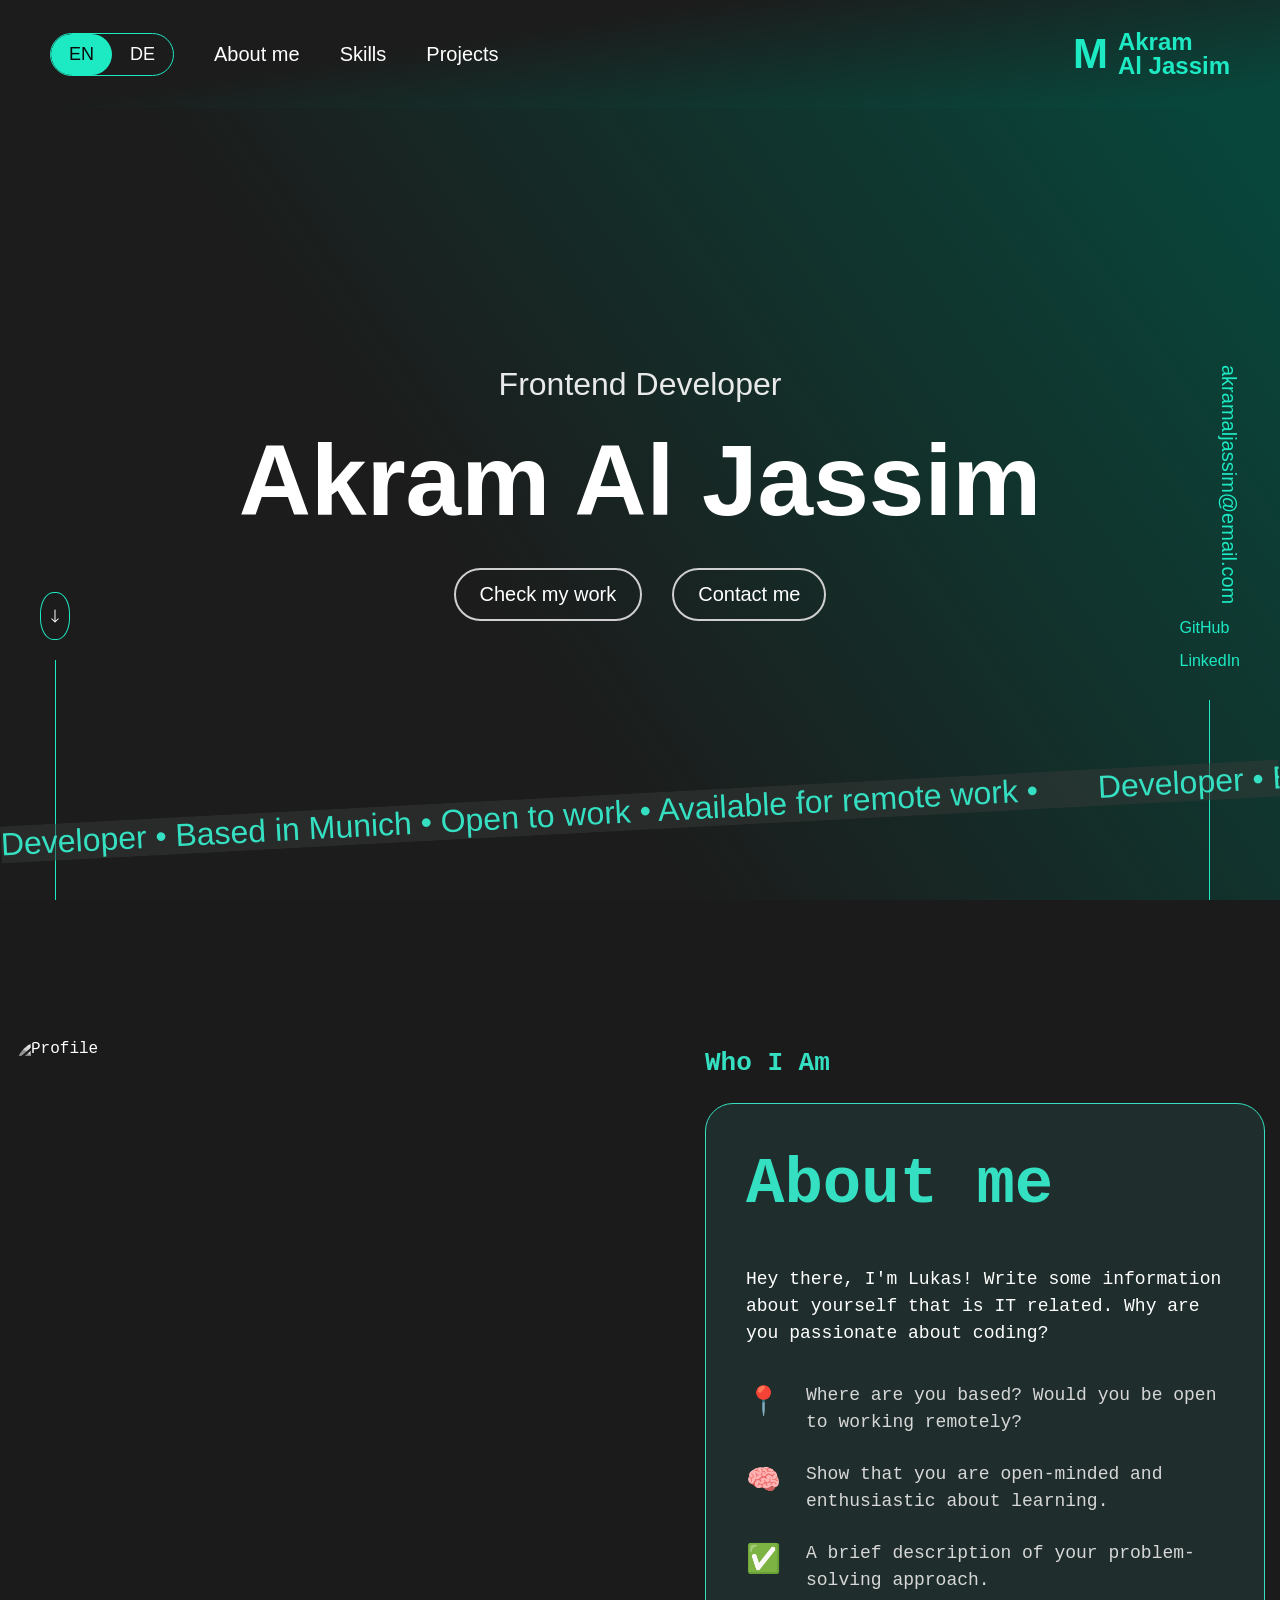
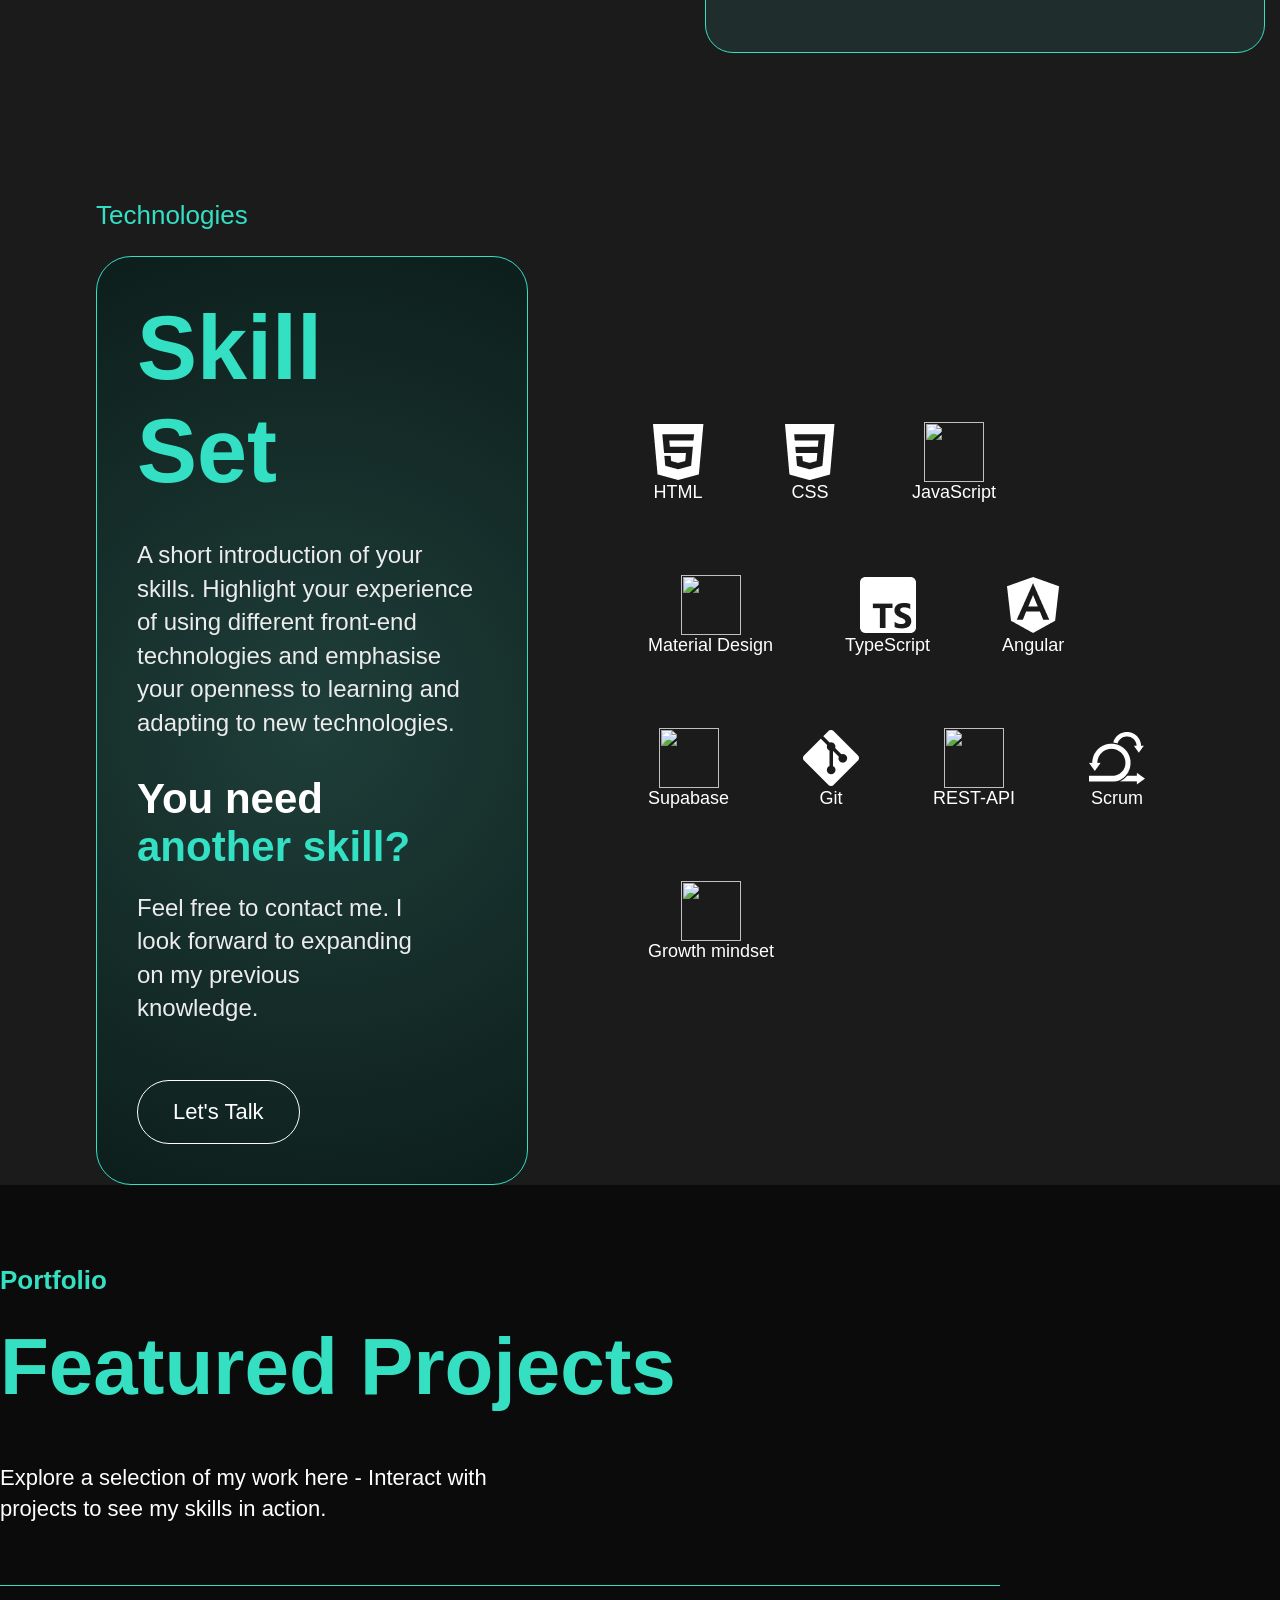
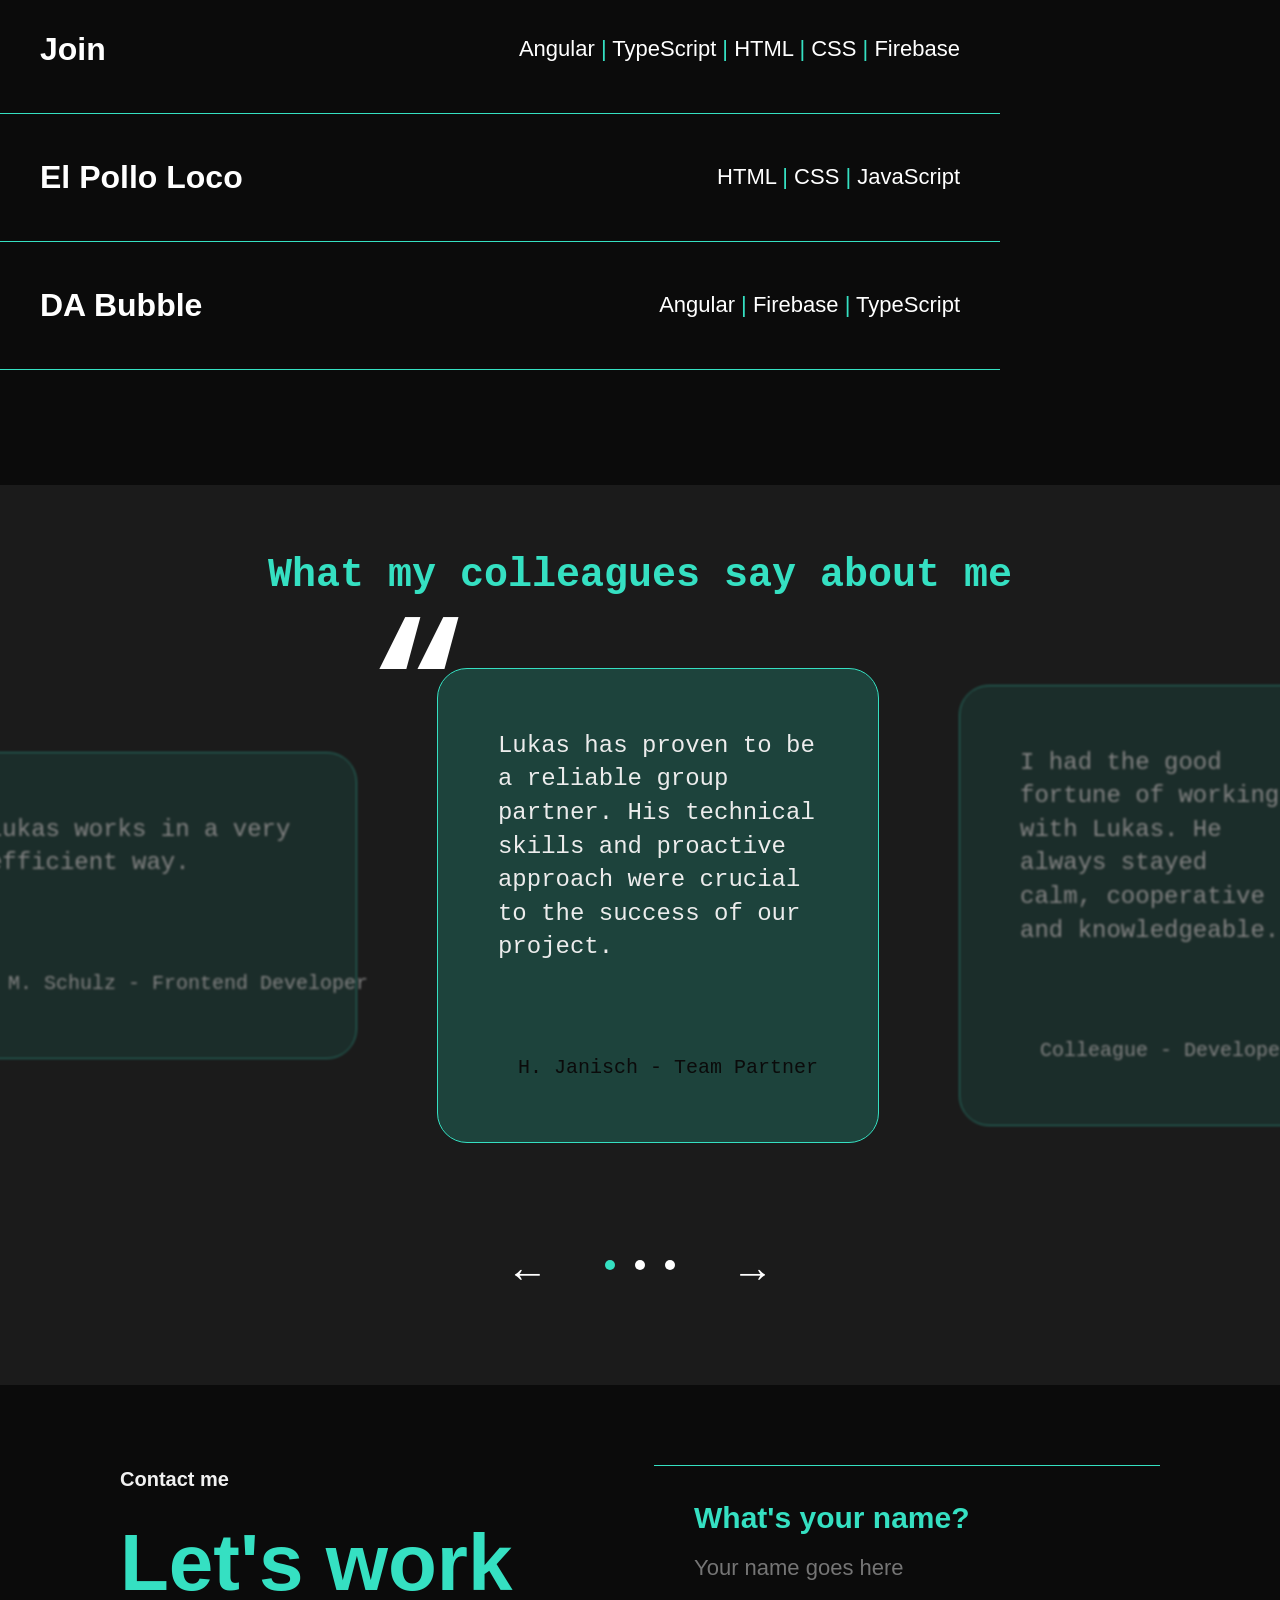
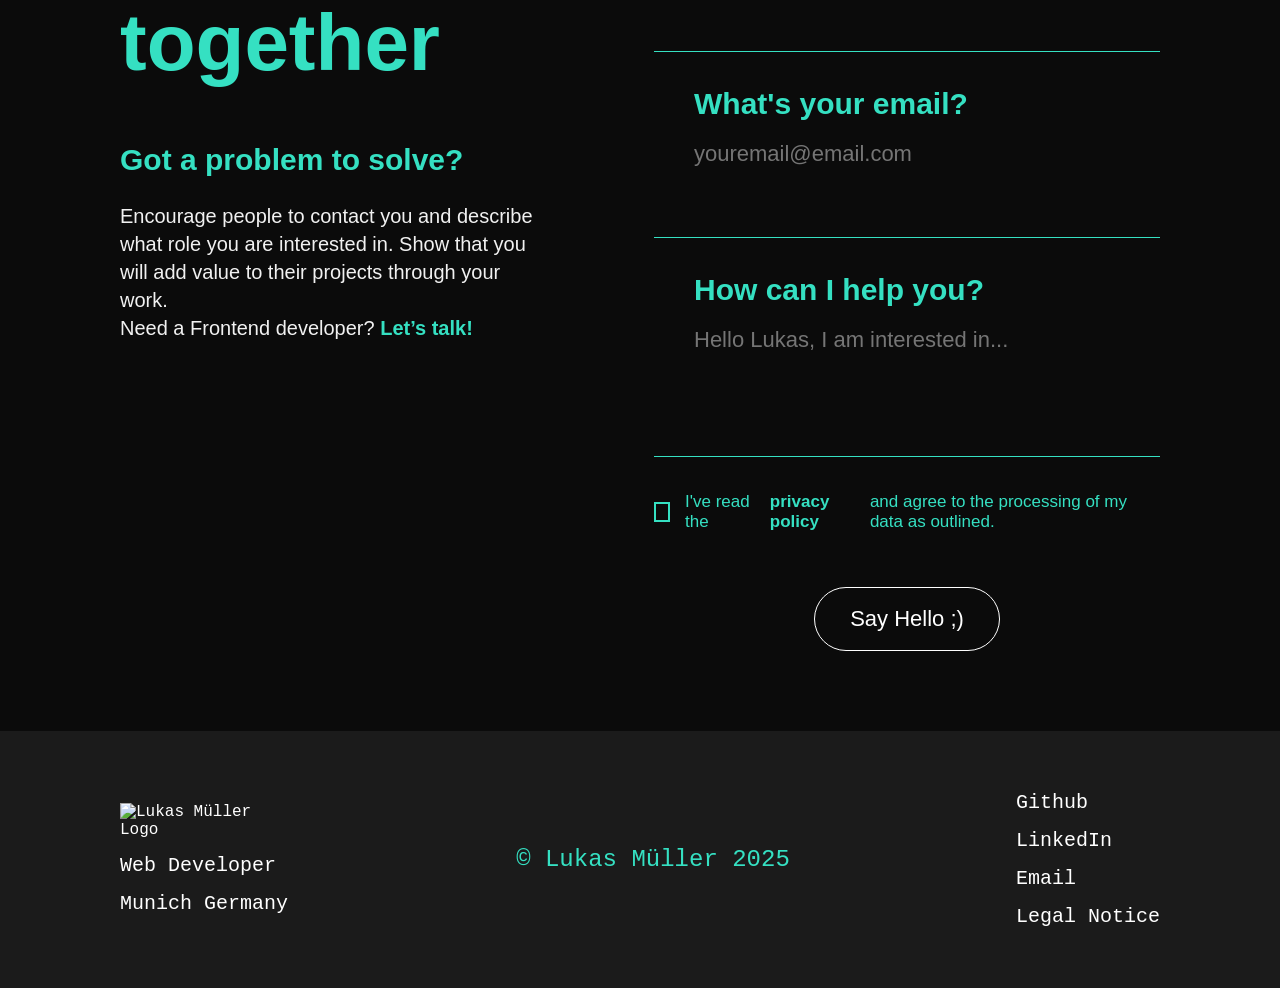
==== commit 5e24eac5: "add Css" ====
--- a/index.html
+++ b/index.html
@@ -34,24 +34,28 @@
         <h1>Akram Al Jassim</h1>
 
         <div class="hero-buttons">
-          <a href="#projects" class="btn">Check my work</a>
-          <a href="#contact" class="btn">Contact me</a>
+          <a href="#projects" class="btn">
+            <span>Check my work</span></a>
+          <a href="#contact" class="btn"> 
+            <span>Contact me</span></a>
         </div>
       </div>
 
       <div class="left-side">
-        <div class="scroll-btn">↓</div>
+        <div class="scroll-btn">
+          <img class="scroll-down" src="./assets/img/arrow-down.png" alt="Scroll down">
+        </div>
         <div class="line"></div>
       </div>
 
       <div class="right-side">
-        <a href="mailto:akramaljassim@email.com" class="email"
-          >akramaljassim@email.com</a
-        >
         <div class="socials">
+          <a href="mailto:akramaljassim@email.com" class="email"
+           >akramaljassim@email.com</a>
           <a href="#">GitHub</a>
           <a href="#">LinkedIn</a>
         </div>
+        <div class="line-right"></div>
       </div>
       <div class="moving-line">
         <div id="tickerTrack" class="ticker-track">
--- a/style.css
+++ b/style.css
@@ -14,8 +14,7 @@
   min-height: 100vh;
   position: relative;
   overflow: hidden;
-  background:
-  linear-gradient(55.22deg, #1c1c1c 36.26%, #08463b 93.28%);
+  background: linear-gradient(55.22deg, #1c1c1c 36.26%, #08463b 93.28%);
 }
 
 /* Navbar */
@@ -45,26 +44,19 @@
   text-decoration: none;
   color: white;
   font-size: 20px;
-  transition: 0.3s;
 }
 
 .menu::after {
   content: "";
   position: absolute;
-
   left: 50%;
   bottom: -12px;
-
   width: 8px;
   height: 8px;
-
   background: #1de9c3;
   border-radius: 50%;
-
   transform: translateX(-50%);
-
   opacity: 0;
-  transition: 0.3s;
 }
 
 .menu:hover::after {
@@ -84,7 +76,6 @@
   padding: 10px 18px;
   font-size: 18px;
   cursor: pointer;
-  transition: 1s;
 }
 
 .active {
@@ -112,14 +103,16 @@
   line-height: 1;
   font-size: 24px;
 }
- /* Center content */
+/* Center content */
 .hero-content {
-  position: absolute;
-  top: 50%;
-  left: 50%;
-  transform: translate(-50%, -50%);
-  text-align: center;
-  padding: 30px 50px;
+  display: flex;
+  justify-content: center;
+  align-items: center;
+  position: relative;
+  flex-direction: column;
+  height: calc(100vh - 130px);
+  width: 100%;
+  max-width: 1440px;
 }
 
 .subtitle {
@@ -139,27 +132,55 @@
   justify-content: center;
   gap: 30px;
 }
-
 .btn {
   text-decoration: none;
   color: white;
   border: 2px solid #cfcfcf;
-  padding: 16px 30px;
+  padding: 13px 24px;
   border-radius: 40px;
-  font-size: 24px;
+  font-size: 20px;
+  overflow: hidden;
+}
+
+.btn span {
+  display: inline-block;
   transition: 0.3s;
 }
 
 .btn:hover {
   border-color: #1de9c3;
+}
+
+.btn:hover span {
+  animation: textSlide 3s linear infinite;
+  display: inline-block;
+  border-color: #1de9c3;
   color: #1de9c3;
+}
+
+@keyframes textSlide {
+  0% {
+    transform: translateX(0);
+  }
+
+  50% {
+    transform: translateX(-140%);
+  }
+
+  51% {
+    transform: translateX(140%);
+  }
+
+  100% {
+    transform: translateX(0);
+  }
 }
 
 /* Left side */
 .left-side {
   position: absolute;
   left: 40px;
-  bottom: 40px;
+  bottom: 0;
   display: flex;
   flex-direction: column;
   align-items: center;
@@ -167,19 +188,37 @@
 }
 
 .scroll-btn {
-  width: 50px;
-  height: 50px;
+  width: 30px;
+  height: 48px;
   border: 1px solid #1de9c3;
-  border-radius: 50%;
+  border-radius: 45%;
   display: flex;
   align-items: center;
   justify-content: center;
   color: #1de9c3;
+  cursor: pointer;
+}
+.scroll-down {
+  animation: floatUpDown 2s ease-in-out infinite;
+  position: relative;
+}
+@keyframes floatUpDown {
+  0% {
+    transform: translateY(0);
+  }
+
+  50% {
+    transform: translateY(10px);
+  }
+
+  100% {
+    transform: translateY(0);
+  }
 }
 
 .line {
   width: 1px;
-  height: 80px;
+  height: 240px;
   background: #1de9c3;
 }
 
@@ -187,7 +226,7 @@
 .right-side {
   position: absolute;
   right: 40px;
-  bottom: 40px;
+  bottom: 0;
   display: flex;
   flex-direction: column;
   align-items: center;
@@ -211,12 +250,17 @@
   color: #1de9c3;
   text-decoration: none;
 }
+.line-right {
+  width: 1px;
+  height: 200px;
+  background: #1de9c3;
+}
 .moving-line {
   position: absolute;
-  bottom: 120px;
+  bottom: 70px;
   width: 100%;
   overflow: hidden;
-  transform: rotate(-5deg);
+  transform: rotate(-3deg);
 }
 
 /* Container */
@@ -255,7 +299,7 @@
   align-items: center;
   justify-content: center;
   gap: 120px;
-  padding: 80px;
+  justify-content: space-around;
   color: #fff;
   font-family: "Courier New", monospace;
 }
@@ -289,8 +333,8 @@
   border: 1px solid #35e0c2;
   border-radius: 28px;
   padding: 45px 40px;
-  background: radial-gradient(circle at center, rgba(53, 224, 194, 0.18), rgba(20, 35, 32, 0.8));
-  box-shadow: 0 0 35px rgba(53, 224, 194, 0.12);
+  height: 550px;
+  background: #1F2E2C;
 }
 
 .about-card h2 {
@@ -319,110 +363,114 @@
   color: #35e0c2;
 }
 
-.skills-section{
-  min-height:100vh;
-  display:flex;
-  justify-content:center;
-  align-items:center;
-  gap:120px;
-  padding:80px;
+.skills-section {
+  min-height: 100vh;
+  display: flex;
+  justify-content: center;
+  align-items: center;
+  gap: 120px;
+  background: #1b1b1b;
 }
 
 /* LEFT */
 
-.skills-left{
-  width:520px;
-}
-
-.small-title{
-  color:#33e0c3;
-  font-size:26px;
-  margin-bottom:25px;
-}
-
-.skills-card{
-  border:1px solid #33e0c3;
-  border-radius:35px;
-  padding:40px;
-  background:
-    radial-gradient(circle at center,
-    rgba(51,224,195,0.18),
-    rgba(12,30,28,0.95));
-}
-
-.skills-card h2{
-  font-size:90px;
-  color:#33e0c3;
-  margin-bottom:35px;
-}
-
-.text{
-  font-size:18px;
-  line-height:1.6;
-  color:#ececec;
-  margin-bottom:35px;
-}
-
-.skills-card h3{
-  font-size:42px;
-  margin-bottom:20px;
-}
-
-.skills-card h3 span{
-  color:#33e0c3;
-}
-
-.small-text{
-  width:80%;
-}
-
-button{
-  margin-top:20px;
-  padding:18px 35px;
-  border-radius:40px;
-  border:1px solid white;
-  background:transparent;
-  color:white;
-  font-size:24px;
-  cursor:pointer;
-  transition:0.3s;
-}
-
-button:hover{
-  border-color:#33e0c3;
-  color:#33e0c3;
-}
-
+.skills-left {
+      padding-left: 96px;
+}
+
+.small-title {
+  color: #33e0c3;
+  font-size: 26px;
+  margin-bottom: 25px;
+}
+
+.skills-card {
+  border: 1px solid #33e0c3;
+  border-radius: 35px;
+  padding: 40px;
+  background: radial-gradient(
+    circle at center,
+    rgba(51, 224, 195, 0.18),
+    rgba(12, 30, 28, 0.95)
+  );
+      max-width: 652px;
+}
+
+.skills-card h2 {
+  font-size: 90px;
+  color: #33e0c3;
+  margin-bottom: 35px;
+}
+
+.text {
+  font-size: 18px;
+  line-height: 1.6;
+  color: #ececec;
+  margin-bottom: 35px;
+}
+
+.skills-card h3 {
+  font-size: 42px;
+  margin-bottom: 20px;
+}
+
+.skills-card h3 span {
+  color: #33e0c3;
+}
+
+.small-text {
+  width: 80%;
+}
+
+button {
+  margin-top: 20px;
+  padding: 18px 35px;
+  border-radius: 40px;
+  border: 1px solid white;
+  background: transparent;
+  color: white;
+  font-size: 24px;
+  cursor: pointer;
+  transition: 0.3s;
+}
+
+button:hover {
+  border-color: #33e0c3;
+  color: #33e0c3;
+}
 
 /* RIGHT */
 
-.skills-grid{
-  display:grid;
-  grid-template-columns:repeat(4, 1fr);
-  gap:80px 90px;
-}
-
-.skill{
-  display:flex;
-  flex-direction:column;
-  align-items:center;
-  gap:18px;
-  transition:0.3s;
-}
-
-.skill img{
-  width:80px;
-  height:80px;
-  object-fit:contain;
-}
-
-.skill p{
-  font-size:24px;
-  text-align:center;
-}
-
-.skill:hover{
-  transform:translateY(-10px);
+.skills-grid {
+ display: flex;
+    justify-content: flex-start;
+    align-items: flex-start;
+    gap: 72px;
+    flex-wrap: wrap;
+    min-width: 632px;
+    max-width: 632px;
+    padding-right: 96px;
+}
+
+.skill {
+ display: flex;
+    justify-content: center;
+    align-items: center;
+    flex-direction: column;
+}
+
+.skill img {
+  width: 60px;
+  height: 60px;
+}
+
+.skill p {
+  font-size: 18px;
+  text-align: center;
+}
+
+.skill:hover {
+  transform: translateY(-10px);
 }
 
 .portfolio-section {
@@ -763,23 +811,12 @@
   color: #35e0c2;
 }
 
-.moving-line {
-  width: 100%;
-  overflow: hidden;
-  transform: rotate(-5deg);
-  z-index: 1000;
-}
-
 .ticker-track {
   display: flex;
   width: max-content;
   white-space: nowrap;
-
   animation: scrollText 25s linear infinite;
-
   background-color: rgba(54, 58, 57, 0.5);
-
-  padding: 25px;
 }
 
 .ticker-track span {
@@ -797,5 +834,3 @@
     transform: translateX(-50%);
   }
 }
-
-
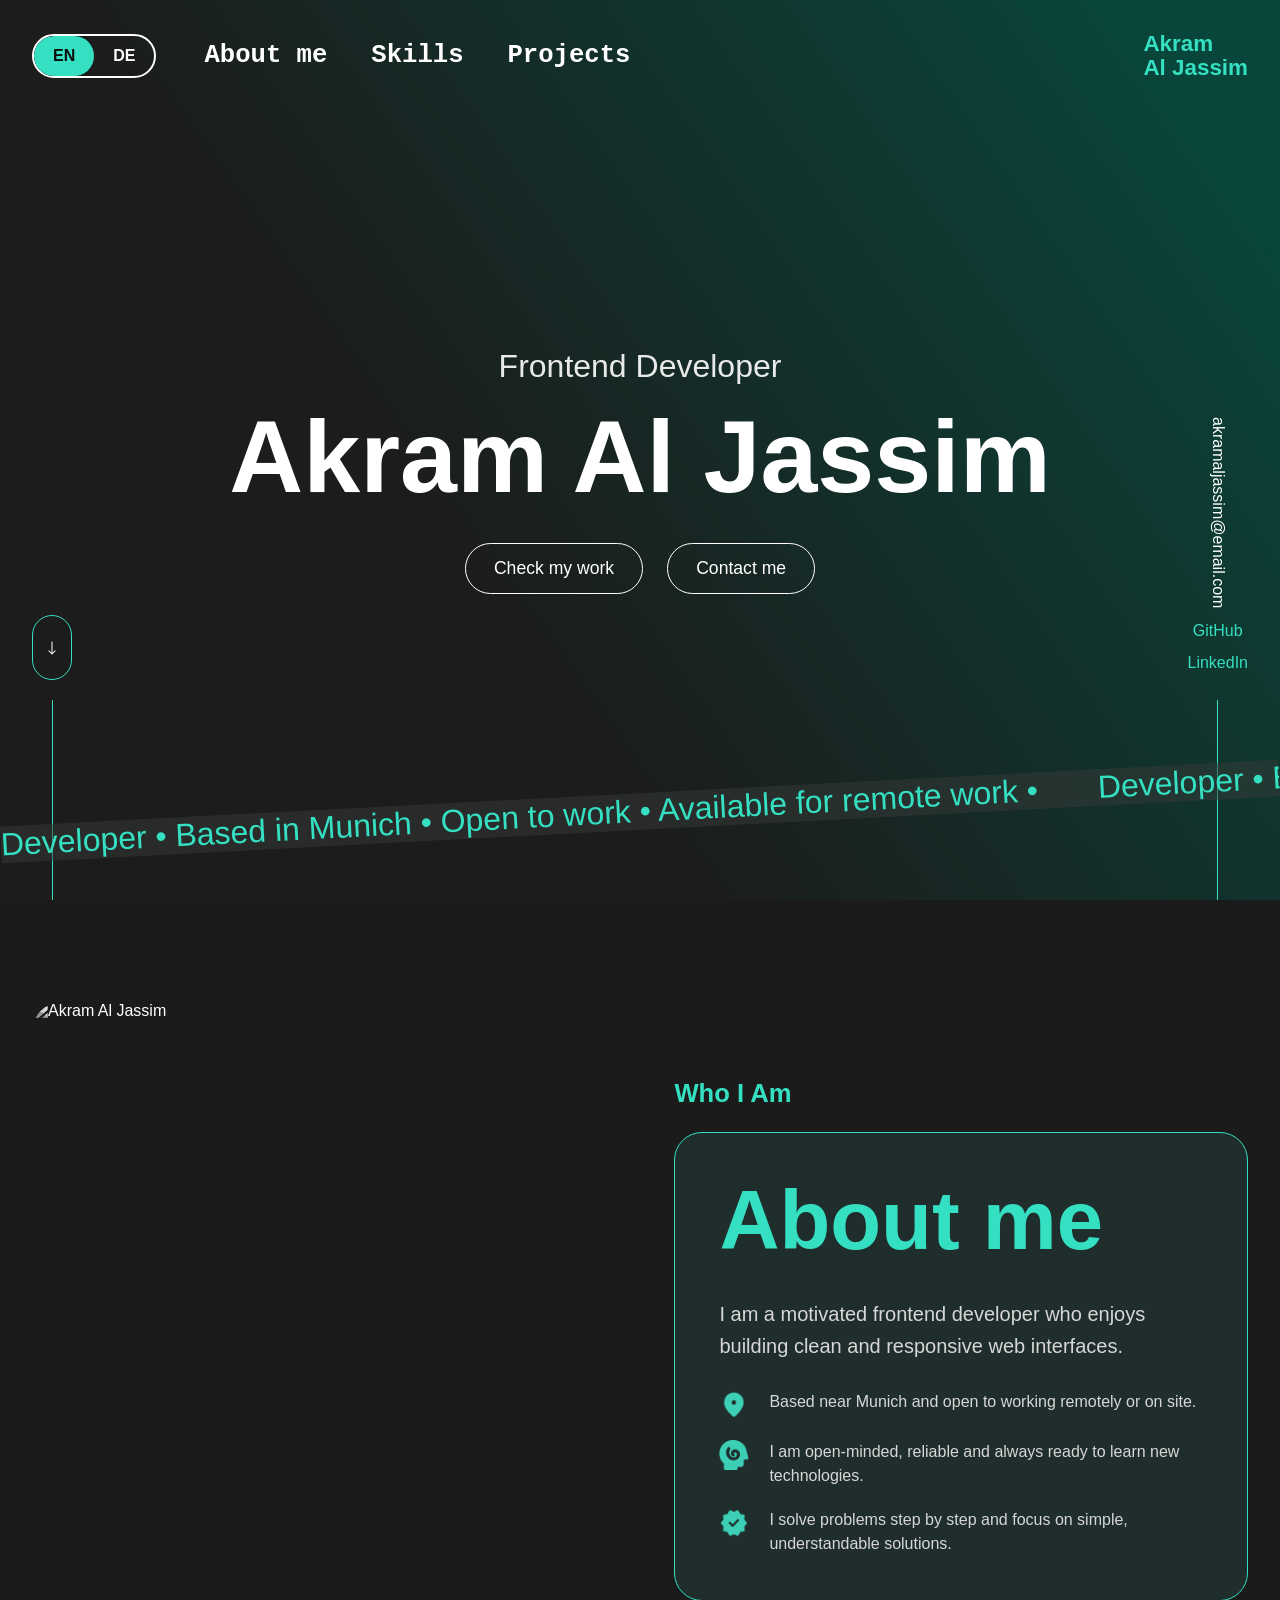
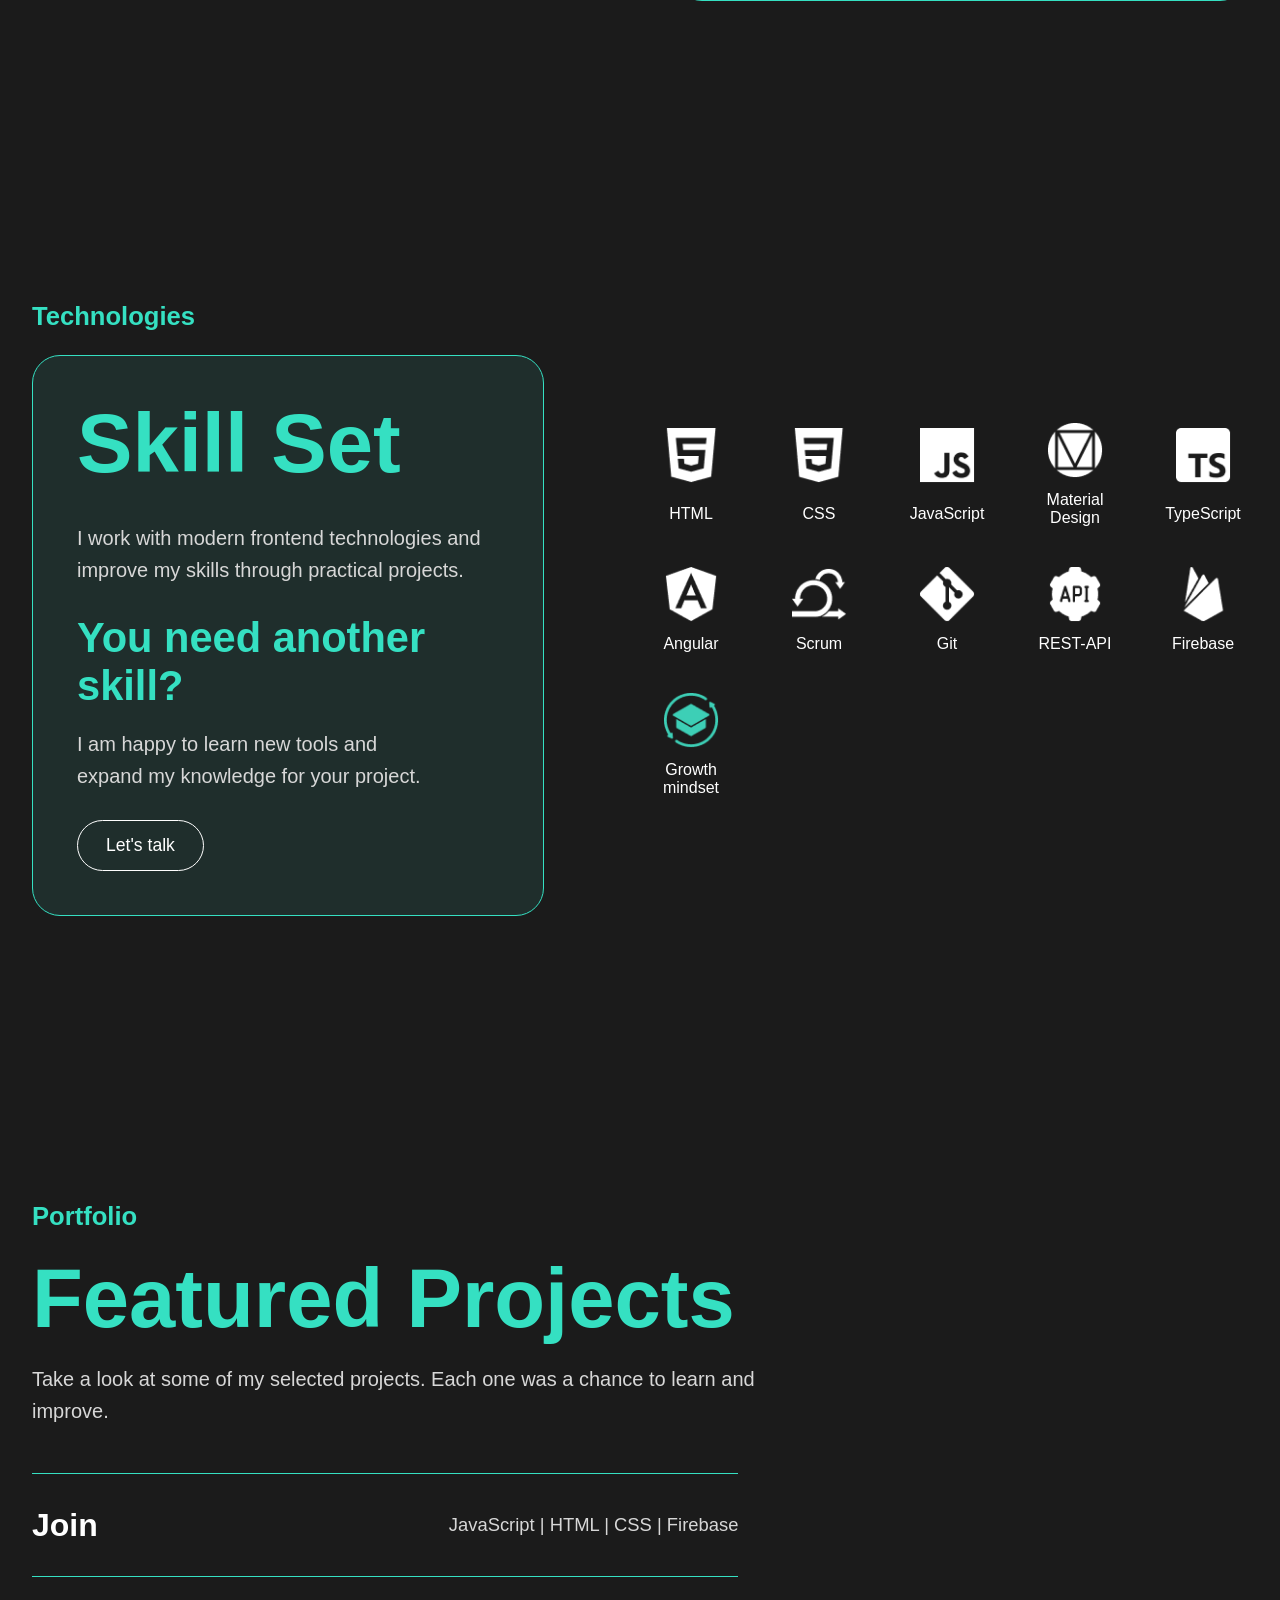
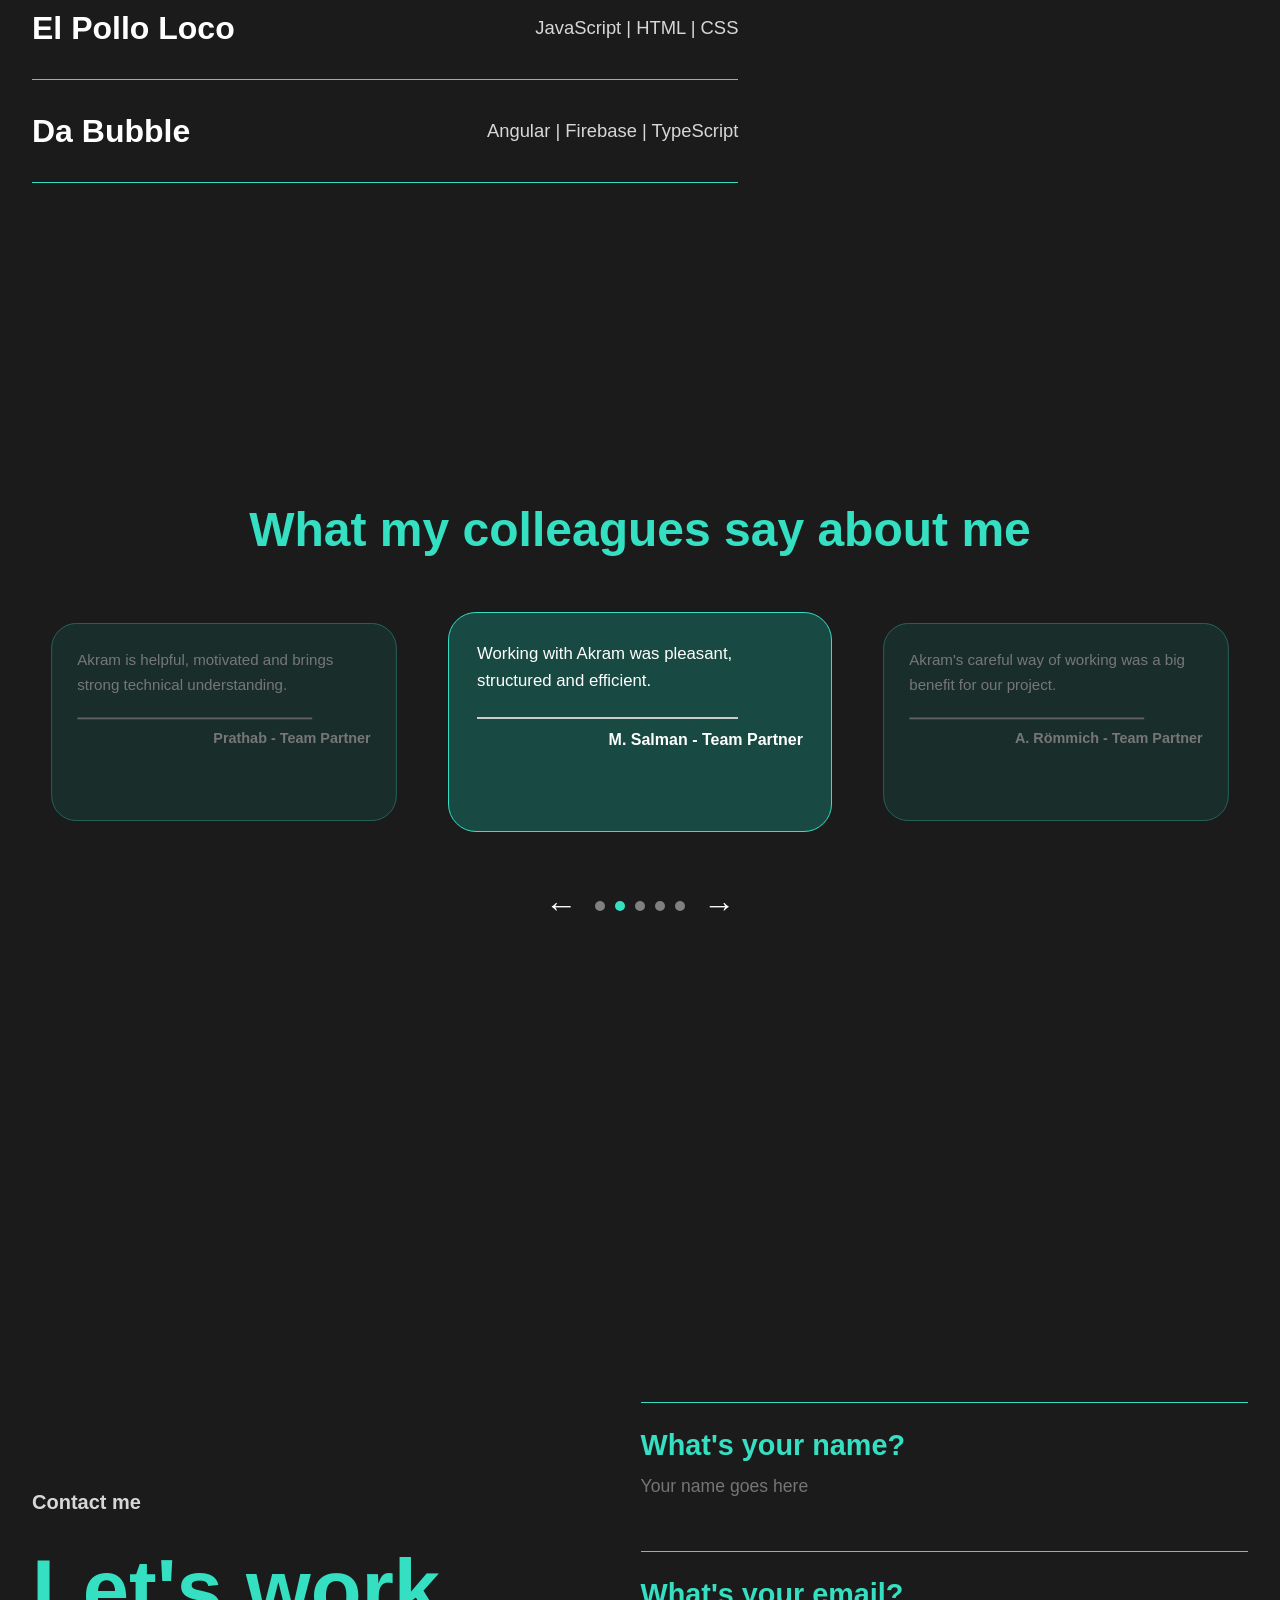
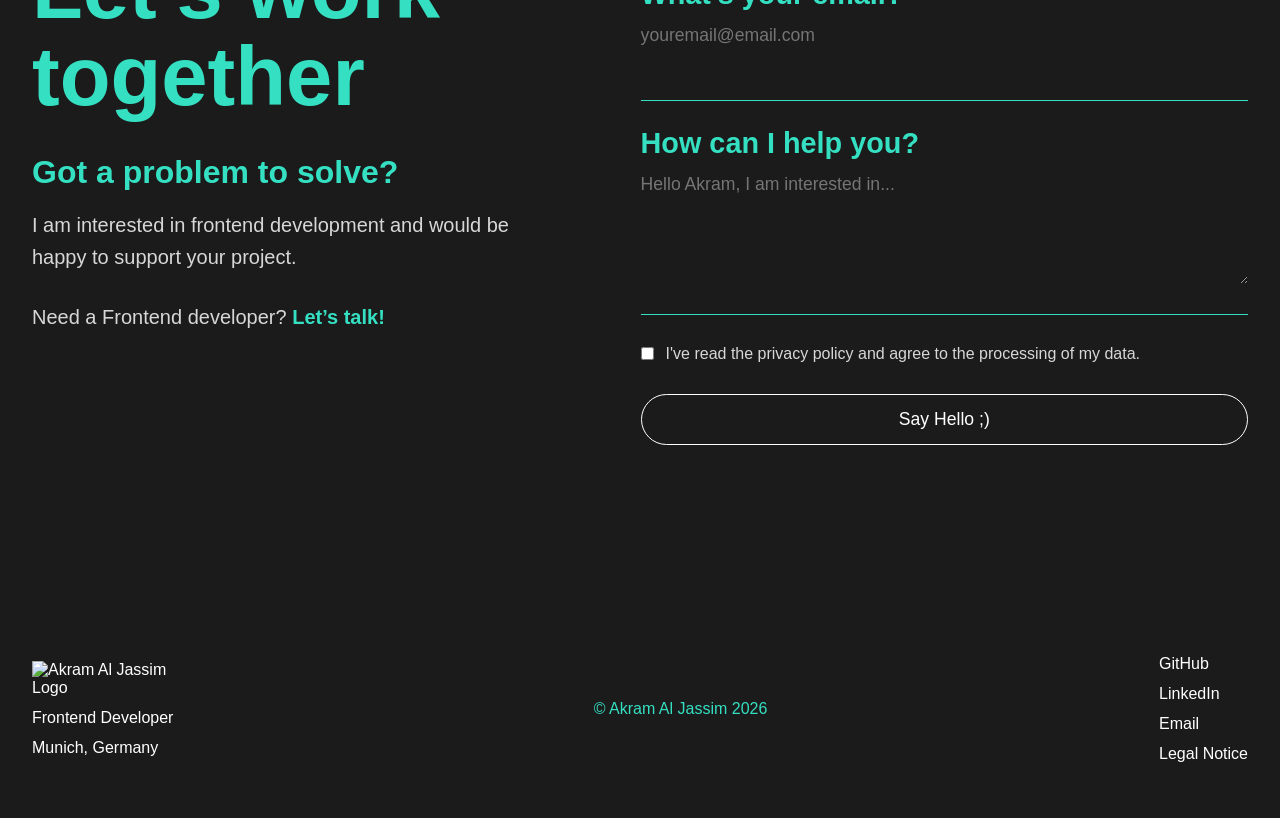
==== commit 91d4a200: "update Code" ====
--- a/index.html
+++ b/index.html
@@ -3,100 +3,108 @@
   <head>
     <meta charset="UTF-8" />
     <meta name="viewport" content="width=device-width, initial-scale=1.0" />
-    <link rel="stylesheet" href="style.css" />
-    <script src="script.js"></script>
-    <title>Portfolio</title>
+    <title>Akram Al Jassim | Portfolio</title>
+    <link rel="stylesheet" href="./css/main.css" />
+    <link rel="stylesheet" href="./css/hero.css" />
+    <link rel="stylesheet" href="./css/about.css" />
+    <link rel="stylesheet" href="./css/skills.css" />
+    <link rel="stylesheet" href="./css/projects.css" />
+    <link rel="stylesheet" href="./css/testimonials.css" />
+    <link rel="stylesheet" href="./css/contact.css" />
+    <link rel="stylesheet" href="./css/footer.css" />
+    <script src="./lang/en.js" defer></script>
+    <script src="./lang/de.js" defer></script>
+    <script src="./js/data.js" defer></script>
+    <script src="./js/language.js" defer></script>
+    <script src="./js/projects.js" defer></script>
+    <script src="./js/slider.js" defer></script>
+    <script src="./js/main.js" defer></script>
   </head>
   <body>
-    <section class="hero">
-      <header class="navbar">
-        <div class="lang-switch">
-          <span class="active" id="en" onclick="toggleLanguage('en')">EN</span>
-          <span id="de" onclick="toggleLanguage('de')">DE</span>
+    <section class="hero" id="home">
+      <div class="container hero-inner">
+        <header class="navbar">
+          <div class="logo-mark">AJ</div>
+          <div class="nav-left">
+            <div class="nav-panel" id="navPanel">
+              <div class="lang-switch" aria-label="Language switch">
+                <button class="active" id="en" type="button" onclick="changeLanguage('en')">EN</button>
+                <button id="de" type="button" onclick="changeLanguage('de')">DE</button>
+              </div>
+              <nav aria-label="Main navigation">
+                <a href="#about" class="menu" data-lang="navAbout">About me</a>
+                <a href="#skills" class="menu" data-lang="navSkills">Skills</a>
+                <a href="#projects" class="menu" data-lang="navProjects">Projects</a>
+              </nav>
+            </div>
+          </div>
+
+          <a class="logo" href="#home" aria-label="Homepage">
+            <span class="logo-text">Akram<br />Al Jassim</span>
+          </a>
+
+          <button class="burger-btn" id="burgerBtn" type="button" aria-label="Open menu" aria-expanded="false">
+            <span></span><span></span><span></span>
+          </button>
+        </header>
+
+        <div class="hero-content">
+          <p class="subtitle" data-lang="heroSubtitle">Frontend Developer</p>
+          <h1>Akram Al Jassim</h1>
+          <div class="hero-buttons">
+            <a href="#projects" class="btn"><span data-lang="checkWork">Check my work</span></a>
+            <a href="#contact" class="btn"><span data-lang="contactMe">Contact me</span></a>
+          </div>
         </div>
 
-        <nav>
-          <a href="#about" class="menu">About me</a>
-          <a href="#skills" class="menu">Skills</a>
-          <a href="#projects" class="menu">Projects</a>
-        </nav>
+        <div class="left-side" aria-hidden="true">
+          <a href="#about" class="scroll-btn">
+            <img class="scroll-down" src="./assets/img/arrow-down.png" alt="" />
+          </a>
+          <div class="side-line"></div>
+        </div>
 
-        <div class="logo">
-          <span class="logo-mark">M</span>
-          <div class="logo-text">
-            <span>Akram</span>
-            <span>Al Jassim</span>
+        <div class="right-side">
+          <div class="socials">
+            <a href="mailto:akramaljassim@email.com" class="email">akramaljassim@email.com</a>
+            <a href="#">GitHub</a>
+            <a href="#">LinkedIn</a>
           </div>
-        </div>
-      </header>
-      <div class="hero-content">
-        <p class="subtitle">Frontend Developer</p>
-        <h1>Akram Al Jassim</h1>
-
-        <div class="hero-buttons">
-          <a href="#projects" class="btn">
-            <span>Check my work</span></a>
-          <a href="#contact" class="btn"> 
-            <span>Contact me</span></a>
+          <div class="side-line" aria-hidden="true"></div>
         </div>
       </div>
 
-      <div class="left-side">
-        <div class="scroll-btn">
-          <img class="scroll-down" src="./assets/img/arrow-down.png" alt="Scroll down">
+      <div class="moving-line" aria-hidden="true">
+        <div id="tickerTrack" class="ticker-track">
+          <span data-lang="ticker">Developer • Based in Munich • Open to work • Available for remote work •</span>
         </div>
-        <div class="line"></div>
       </div>
+    </section>
 
-      <div class="right-side">
-        <div class="socials">
-          <a href="mailto:akramaljassim@email.com" class="email"
-           >akramaljassim@email.com</a>
+    <main>
+      <div id="about"></div>
+      <div id="skills"></div>
+      <div id="projects"></div>
+      <div id="oppinion"></div>
+      <div id="contact"></div>
+    </main>
+
+    <footer class="footer">
+      <div class="container footer-inner">
+        <div class="footer-left">
+          <img src="./img/logo.png" alt="Akram Al Jassim Logo" class="footer-logo" />
+          <p data-lang="heroSubtitle">Frontend Developer</p>
+          <p>Munich, Germany</p>
+        </div>
+        <p class="copyright">© Akram Al Jassim 2026</p>
+        <div class="footer-links">
           <a href="#">GitHub</a>
           <a href="#">LinkedIn</a>
-        </div>
-        <div class="line-right"></div>
-      </div>
-      <div class="moving-line">
-        <div id="tickerTrack" class="ticker-track">
-          <span>
-            Developer • Based in Munich • Open to work • Available for remote
-            work •
-          </span>
+          <a href="mailto:akramaljassim@email.com">Email</a>
+          <a href="#" data-lang="legalNotice">Legal Notice</a>
         </div>
       </div>
-      <!-- <div class="moving-line">
-        <span
-          class="scroll-text"
-          data-text="Developer • Based in Munich • Open to work • Available for remote work •"
-        >
-          Developer • Based in Munich • Open to work • Available for remote work
-          •
-        </span>
-      </div> -->
-    </section>
-    <div id="about"></div>
-    <div id="skills"></div>
-    <div id="projects"></div>
-    <div id="oppinion"></div>
-    <div id="contact"></div>
-
-    <footer class="footer">
-      <div class="footer-left">
-        <img src="./img/logo.png" alt="Lukas Müller Logo" class="footer-logo" />
-
-        <p>Web Developer</p>
-        <p>Munich Germany</p>
-      </div>
-
-      <p class="copyright">© Lukas Müller 2025</p>
-
-      <div class="footer-links">
-        <a href="#">Github</a>
-        <a href="#">LinkedIn</a>
-        <a href="mailto:lukas@email.com">Email</a>
-        <a href="#">Legal Notice</a>
-      </div>
     </footer>
+    <script src="./script.js"></script>
   </body>
 </html>
--- a/css/main.css
+++ b/css/main.css
@@ -0,0 +1,156 @@
+:root {
+  --bg: #1b1b1b;
+  --bg-dark: #0b0b0b;
+  --primary: #35e0c2;
+  --card: #1f2e2c;
+  --text: #ffffff;
+  --muted: #d7d7d7;
+  --container: 1440px;
+}
+
+* { margin: 0; padding: 0; box-sizing: border-box; }
+html { scroll-behavior: smooth; overflow-x: hidden; }
+body { background: var(--bg-dark); color: var(--text); font-family: Arial, sans-serif; overflow-x: hidden; }
+a { color: inherit; text-decoration: none; }
+img { max-width: 100%; display: block; }
+button, input, textarea { font: inherit; }
+
+.container { width: min(var(--container), calc(100% - 64px)); margin-inline: auto; }
+.section-space { min-height: 100vh; padding-block: clamp(72px, 8vw, 120px); background: var(--bg); }
+.section-label { color: var(--primary); font-size: clamp(1.2rem, 3vw, 1.6rem); font-weight: 700; margin-bottom: 24px; }
+.card-box { border: 1px solid var(--primary); border-radius: 28px; background: var(--card); padding: clamp(28px, 5vw, 44px); }
+
+.btn,
+button[type="submit"] {
+  display: inline-flex;
+  align-items: center;
+  justify-content: center;
+  overflow: hidden;
+  border: 1px solid #fff;
+  border-radius: 40px;
+  background: transparent;
+  color: #fff;
+  padding: 14px 28px;
+  font-size: 1.1rem;
+  cursor: pointer;
+  transition: border-color 0.25s, color 0.25s;
+}
+
+.btn span,
+button[type="submit"] span { display: inline-block; }
+
+.btn:hover,
+button[type="submit"]:hover { color: var(--primary); border-color: var(--primary); }
+
+.btn:hover span,
+button[type="submit"]:hover span { animation: textLoop 0.9s linear infinite; }
+
+@keyframes textLoop {
+  0% { transform: translateX(0); opacity: 1; }
+  49% { transform: translateX(-150%); opacity: 1; }
+  50% { transform: translateX(150%); opacity: 0; }
+  51% { opacity: 1; }
+  100% { transform: translateX(0); opacity: 1; }
+}
+
+@media (max-width: 768px) {
+  .container { width: min(100% - 32px, var(--container)); }
+  .btn, button[type="submit"] { width: 100%; text-align: center; }
+}
+
+[data-animation="from-bottom"] {
+  opacity: 0;
+  transform: translateY(100px);
+}
+
+[data-animation="from-bottom"].show {
+  opacity: 1;
+  transform: translateY(0);
+  transition: opacity 1.2s ease, transform 1.2s ease;
+}
+
+[data-animation="from-top"] {
+  opacity: 0;
+  transform: translateY(-100px);
+}
+
+[data-animation="from-top"].show {
+  opacity: 1;
+  transform: translateY(0);
+  transition: opacity 1.2s ease, transform 1.2s ease;
+}
+
+[data-animation="from-left"] {
+  opacity: 0;
+  transform: translateX(-100px);
+}
+
+[data-animation="from-left"].show {
+  opacity: 1;
+  transform: translateX(0);
+  transition: opacity 1.2s ease, transform 1.2s ease;
+}
+
+[data-animation="from-right"] {
+  opacity: 0;
+  transform: translateX(100px);
+}
+
+[data-animation="from-right"].show {
+  opacity: 1;
+  transform: translateX(0);
+  transition: opacity 1.2s ease, transform 1.2s ease;
+}
+
+[data-animation="zoom-in"] {
+  opacity: 0;
+  transform: scale(0.5);
+}
+
+[data-animation="zoom-in"].show {
+  opacity: 1;
+  transform: scale(1);
+  transition: opacity 1.2s ease, transform 1.2s ease;
+}
+
+[data-animation="zoom-out"] {
+  opacity: 0;
+  transform: scale(1.4);
+}
+
+[data-animation="zoom-out"].show {
+  opacity: 1;
+  transform: scale(1);
+  transition: opacity 1.2s ease, transform 1.2s ease;
+}
+
+[data-animation="rotate-in"] {
+  opacity: 0;
+  transform: rotate(-10deg) scale(0.8);
+}
+
+[data-animation="rotate-in"].show {
+  opacity: 1;
+  transform: rotate(0) scale(1);
+  transition: opacity 1.2s ease, transform 1.2s ease;
+}
+
+[data-animation="fade-in"] {
+  opacity: 0;
+}
+
+[data-animation="fade-in"].show {
+  opacity: 1;
+  transition: opacity 1.5s ease;
+}
+
+[data-animation="flip-in"] {
+  opacity: 0;
+  transform: rotateY(90deg);
+}
+
+[data-animation="flip-in"].show {
+  opacity: 1;
+  transform: rotateY(0);
+  transition: opacity 1.5s ease, transform 2.5s ease;
+}
--- a/css/hero.css
+++ b/css/hero.css
@@ -0,0 +1,282 @@
+.hero {
+  min-height: 100vh;
+  position: relative;
+  overflow: hidden;
+  background: linear-gradient(55deg, #1c1c1c 36%, #08463b 93%);
+}
+.hero-inner {
+  min-height: 100vh;
+  position: relative;
+}
+.navbar {
+  display: flex;
+  align-items: center;
+  justify-content: space-between;
+  gap: 24px;
+  padding-block: 32px;
+  position: relative;
+  z-index: 20;
+}
+.nav-left {
+  display: flex;
+  align-items: center;
+  min-width: 0;
+}
+.nav-panel {
+  display: flex;
+  align-items: center;
+  gap: clamp(24px, 4vw, 48px);
+}
+nav {
+  display: flex;
+  align-items: center;
+  gap: clamp(20px, 4vw, 44px);
+}
+.menu {
+  position: relative;
+  font-size: clamp(1.1rem, 2vw, 1.7rem);
+  font-weight: 700;
+  font-family: "Courier New", monospace;
+}
+.menu::after {
+  content: "";
+  position: absolute;
+  left: 50%;
+  bottom: -10px;
+  width: 8px;
+  height: 8px;
+  border-radius: 50%;
+  background: var(--primary);
+  transform: translateX(-50%);
+  opacity: 0;
+}
+.menu:hover::after {
+  opacity: 1;
+}
+.logo {
+  display: flex;
+  align-items: center;
+  gap: 10px;
+  color: var(--primary);
+  font-weight: 700;
+  z-index: 22;
+}
+.logo-mark {
+  display: none;
+}
+.logo-text {
+  line-height: 1.05;
+  font-size: clamp(1rem, 2vw, 1.4rem);
+}
+.lang-switch {
+  display: flex;
+  border: 2px solid #fff;
+  border-radius: 30px;
+  overflow: hidden;
+  flex-shrink: 0;
+}
+.lang-switch button {
+  border: 0;
+  background: transparent;
+  color: var(--text);
+  padding: 11px 19px;
+  cursor: pointer;
+  font-weight: 700;
+}
+.lang-switch .active {
+  background: var(--primary);
+  color: var(--bg-dark);
+  border-radius: 30px;
+}
+.burger-btn {
+  display: none;
+  width: 40px;
+  height: 34px;
+  padding: 0;
+  border: 0;
+  background: transparent;
+  cursor: pointer;
+  z-index: 30;
+}
+.burger-btn span {
+  display: block;
+  width: 31px;
+  height: 4px;
+  margin: 6px auto;
+  border-radius: 10px;
+  background: var(--text);
+  transition: 0.25s;
+}
+.navbar.menu-open .burger-btn span:nth-child(1) {
+  transform: translateY(10px) rotate(45deg);
+}
+.navbar.menu-open .burger-btn span:nth-child(2) {
+  opacity: 0;
+}
+.navbar.menu-open .burger-btn span:nth-child(3) {
+  transform: translateY(-10px) rotate(-45deg);
+}
+.hero-content {
+  min-height: calc(100vh - 120px);
+  display: grid;
+  place-items: center;
+  align-content: center;
+  text-align: center;
+  padding: 80px 20px 140px;
+}
+.subtitle {
+  font-size: clamp(1.3rem, 3vw, 2rem);
+  margin-bottom: 18px;
+  opacity: 0.9;
+}
+.hero h1 {
+  font-size: clamp(3rem, 8vw, 6.5rem);
+  line-height: 1.05;
+  margin-bottom: 32px;
+}
+.hero-buttons {
+  display: flex;
+  justify-content: center;
+  gap: 24px;
+  flex-wrap: wrap;
+}
+.left-side,
+.right-side {
+  position: absolute;
+  bottom: 0;
+  display: flex;
+  flex-direction: column;
+  align-items: center;
+  gap: 20px;
+}
+.left-side {
+  left: 0;
+}
+.right-side {
+  right: 0;
+  gap: 28px;
+}
+.scroll-btn {
+  width: 40px;
+  height: 65px;
+  border: 1px solid var(--primary);
+  border-radius: 30px;
+  display: flex;
+  justify-content: center;
+  align-items: center;
+}
+.scroll-down {
+  animation: arrowMove 1.5s ease-in-out infinite;
+}
+@keyframes arrowMove {
+  0%,
+  100% {
+    transform: translateY(-4px);
+    opacity: 1;
+  }
+  50% {
+    transform: translateY(8px);
+    opacity: 0.45;
+  }
+}
+.side-line {
+  width: 1px;
+  height: 200px;
+  background: var(--primary);
+}
+.socials {
+  display: flex;
+  flex-direction: column;
+  gap: 14px;
+  align-items: center;
+}
+.socials a {
+  color: var(--primary);
+}
+.email {
+  writing-mode: vertical-rl;
+  color: var(--text) !important;
+}
+.moving-line {
+  position: absolute;
+  bottom: 70px;
+  width: 100%;
+  overflow: hidden;
+  transform: rotate(-3deg);
+}
+.ticker-track {
+  display: flex;
+  width: max-content;
+  white-space: nowrap;
+  animation: scrollText 25s linear infinite;
+  background-color: rgba(54, 58, 57, 0.5);
+}
+.ticker-track span {
+  color: var(--primary);
+  font-size: clamp(1.3rem, 3vw, 2rem);
+  padding-right: 60px;
+}
+@keyframes scrollText {
+  from {
+    transform: translateX(0);
+  }
+  to {
+    transform: translateX(-50%);
+  }
+}
+@media (max-width: 768px) {
+  .left-side,
+  .right-side {
+    display: none;
+  }
+  .hero-buttons {
+    width: min(100%, 360px);
+    margin-inline: auto;
+  }
+}
+@media (max-width: 500px) {
+  .navbar {
+    padding-block: 26px;
+  }
+  .burger-btn {
+    display: block;
+  }
+  .nav-panel {
+    position: absolute;
+    top: 92px;
+    right: 0;
+    width: min(260px, calc(100vw - 32px));
+    padding: 38px 30px;
+    border: 1px solid var(--primary);
+    border-radius: 24px;
+    background: linear-gradient(145deg, #1b1b1b, #08463b);
+    display: none;
+    flex-direction: column-reverse;
+    align-items: center;
+    gap: 26px;
+  }
+  .navbar.menu-open .nav-panel {
+    display: flex;
+  }
+  nav {
+    flex-direction: column;
+    gap: 26px;
+  }
+  .menu {
+    font-size: 1.2rem;
+  }
+  .logo-text {
+    display: none;
+  }
+  .hero-content {
+    padding-inline: 0;
+  }
+  .logo-mark {
+    display: block;
+    font-size: 48px;
+    font-weight: bold;
+    letter-spacing: -3px;
+    color: #35e0c2;
+    line-height: 1;
+  }
+}
--- a/css/about.css
+++ b/css/about.css
@@ -0,0 +1,9 @@
+.about-inner { display: flex; align-items: center; justify-content: center; gap: clamp(44px, 8vw, 120px); }
+.about-img-box { width: min(100%, 540px); border-radius: 30px; overflow: hidden; }
+.about-img-box img { width: 100%; aspect-ratio: 4 / 5; object-fit: cover; filter: grayscale(100%); }
+.about-content { flex: 1; max-width: 620px; }
+.about-card h2 { color: var(--primary); font-size: clamp(2.5rem, 7vw, 5.2rem); line-height: 1.05; margin-bottom: 34px; }
+.intro { font-size: clamp(1rem, 2vw, 1.25rem); line-height: 1.6; color: var(--muted); margin-bottom: 28px; }
+.about-item { display: flex; align-items: flex-start; gap: 20px; margin-top: 20px; color: var(--muted); line-height: 1.5; }
+.about-item img { width: 30px; height: 30px; flex: 0 0 auto; }
+@media (max-width: 992px) { .about-inner { flex-direction: column; text-align: center; } .about-item { text-align: left; } }
--- a/css/skills.css
+++ b/css/skills.css
@@ -0,0 +1,13 @@
+.skills-inner { display: flex; align-items: center; justify-content: center; gap: clamp(44px, 8vw, 120px); }
+.skills-left { flex: 1; max-width: 620px; }
+.skills-card h2 { color: var(--primary); font-size: clamp(2.5rem, 7vw, 5.2rem); line-height: 1.05; margin-bottom: 34px; }
+.text { font-size: clamp(1rem, 2vw, 1.25rem); line-height: 1.6; color: var(--muted); margin-bottom: 28px; }
+.skills-card h3 { font-size: clamp(1.8rem, 4vw, 2.6rem); margin-bottom: 18px; }
+.skills-card h3 span { color: var(--primary); }
+.small-text { max-width: 85%; }
+.skills-grid { flex: 1; max-width: 640px; display: grid; grid-template-columns: repeat(auto-fit, minmax(90px, 1fr)); gap: 38px; }
+.skill { display: grid; place-items: center; gap: 12px; text-align: center; transition: 0.25s; }
+.skill:hover { transform: translateY(-8px); }
+.skill img { width: 58px; height: 58px; object-fit: contain; }
+@media (max-width: 992px) { .skills-inner { flex-direction: column; text-align: center; } .skills-grid { width: 100%; } .small-text { max-width: 100%; } }
+@media (max-width: 520px) { .skills-grid { grid-template-columns: repeat(2, 1fr); } }
--- a/css/projects.css
+++ b/css/projects.css
@@ -0,0 +1,229 @@
+.portfolio-section h2 {
+  color: var(--primary);
+  font-size: clamp(2.5rem, 7vw, 5.2rem);
+  line-height: 1.05;
+  margin-bottom: 20px;
+}
+
+.portfolio-text {
+  color: var(--muted);
+  font-size: clamp(1rem, 2vw, 1.25rem);
+  line-height: 1.6;
+  max-width: 760px;
+  margin-bottom: 46px;
+}
+
+.project-layout {
+  display: grid;
+  grid-template-columns: minmax(0, 1fr) minmax(280px, 420px);
+  align-items: center;
+  gap: clamp(36px, 7vw, 90px);
+}
+
+.project-list {
+  width: 100%;
+}
+
+.project-row {
+  display: flex;
+  justify-content: space-between;
+  align-items: center;
+  gap: 18px;
+  border-top: 1px solid var(--primary);
+  padding: 32px 0;
+  cursor: pointer;
+  transition: 0.25s;
+}
+
+.project-row:last-child {
+  border-bottom: 1px solid var(--primary);
+}
+
+.project-row:hover {
+  padding-inline: 16px;
+  background: rgba(53, 224, 194, 0.14);
+}
+
+.project-row h3 {
+  font-size: clamp(1.5rem, 4vw, 2rem);
+}
+
+.project-row p {
+  color: var(--muted);
+  font-size: clamp(0.95rem, 2vw, 1.15rem);
+}
+
+.arrow-row {
+  color: var(--primary);
+  opacity: 0;
+}
+
+.project-row:hover .arrow-row {
+  opacity: 1;
+}
+
+.preview-box {
+  position: relative;
+  width: 100%;
+  min-height: 260px;
+}
+
+.preview-lines {
+  position: absolute;
+  top: 24px;
+  left: 24px;
+  width: 100%;
+  height: 100%;
+  opacity: 0;
+  background: repeating-linear-gradient(-45deg, var(--primary) 0 2px, transparent 2px 14px);
+  transition: opacity 0.25s;
+}
+
+#projectPreview {
+  position: absolute;
+  inset: 0;
+  width: 100%;
+  border-radius: 22px;
+  background: #fff;
+  opacity: 0;
+  transform: scale(0.96);
+  transition: opacity 0.25s, transform 0.25s;
+}
+
+.preview-lines.show,
+#projectPreview.show {
+  opacity: 1;
+}
+
+#projectPreview.show {
+  transform: scale(1);
+}
+
+.modal-overlay {
+  position: fixed;
+  inset: 0;
+  z-index: 1000;
+  display: none;
+  align-items: center;
+  justify-content: center;
+  padding: 24px;
+  background: rgba(0, 0, 0, 0.72);
+  overflow-y: auto;
+}
+
+.modal-overlay.open {
+  display: flex;
+}
+
+.project-modal {
+  position: relative;
+  width: min(100%, 1180px);
+  max-height: calc(100vh - 48px);
+  overflow-y: auto;
+  border: 1px solid var(--primary);
+  border-radius: 28px;
+  padding: clamp(26px, 5vw, 60px);
+  background: linear-gradient(120deg, #1b1b1b, #08463b);
+}
+
+.close-modal {
+  position: sticky;
+  top: 0;
+  display: block;
+  width: 44px;
+  height: 44px;
+  margin-left: auto;
+  border: 0;
+  background: transparent;
+  color: #fff;
+  font-size: 34px;
+  cursor: pointer;
+}
+
+.modal-grid {
+  display: grid;
+  grid-template-columns: 1fr 1fr;
+  align-items: center;
+  gap: clamp(30px, 5vw, 70px);
+}
+
+.project-number {
+  color: var(--primary);
+  font-size: clamp(4rem, 11vw, 7rem);
+  font-weight: 800;
+  line-height: 0.9;
+}
+
+.project-modal h2 {
+  font-size: clamp(2.5rem, 7vw, 4.5rem);
+  line-height: 1;
+  margin-bottom: 36px;
+}
+
+.project-modal h3 {
+  color: var(--primary);
+  font-family: "Courier New", monospace;
+  font-size: clamp(1.3rem, 3vw, 2rem);
+  margin-bottom: 20px;
+}
+
+.project-description {
+  color: var(--muted);
+  font-size: clamp(1rem, 2vw, 1.15rem);
+  line-height: 1.5;
+  margin-bottom: 28px;
+}
+
+.project-tech,
+.project-buttons {
+  display: flex;
+  flex-wrap: wrap;
+  gap: 14px;
+}
+
+.project-tech {
+  color: var(--muted);
+  margin-bottom: 34px;
+}
+
+.project-buttons {
+  gap: 22px;
+}
+
+.project-image {
+  width: 100%;
+  border-radius: 24px;
+  background: #fff;
+  object-fit: cover;
+}
+
+.next-project {
+  display: flex;
+  justify-content: flex-end;
+  margin-top: 56px;
+}
+
+.next-project button {
+  border: 0;
+  background: transparent;
+  color: var(--primary);
+  cursor: pointer;
+  font-size: 1.1rem;
+}
+
+@media (max-width: 900px) {
+  .project-layout,
+  .modal-grid { grid-template-columns: 1fr; }
+  .project-image { order: -1; }
+}
+
+@media (max-width: 600px) {
+  .preview-box { display: none; }
+  .project-row { flex-direction: column; align-items: flex-start; }
+}
+
+@media (max-width: 500px) {
+  .modal-overlay { padding: 12px; align-items: flex-start; }
+  .project-modal { max-height: calc(100vh - 24px); border-radius: 20px; }
+  .project-buttons { flex-direction: column; }
+}
--- a/css/testimonials.css
+++ b/css/testimonials.css
@@ -0,0 +1,17 @@
+.testimonials-inner { display: flex; flex-direction: column; align-items: center; justify-content: center; gap: 55px; overflow: hidden; }
+.testimonials h2 { color: var(--primary); font-size: clamp(2rem, 5vw, 3rem); text-align: center; }
+.slider { display: flex; align-items: center; justify-content: center; gap: 32px; width: 100%; }
+.card { border: 1px solid var(--primary); border-radius: 28px; background: #184942; padding: 28px; width: min(100%, 560px); min-height: 220px; }
+.card.side { opacity: 0.4; transform: scale(0.9); }
+.card.active { transform: scale(1); }
+.card p { font-size: 1.05rem; line-height: 1.6; }
+.line { width: 80%; height: 2px; background: #ccc; margin: 22px 0 12px; }
+.author { text-align: right; font-weight: 700; }
+.empty { width: 280px; min-height: 220px; opacity: 0; }
+.controls { display: flex; align-items: center; gap: 18px; }
+.arrow { border: 0; background: transparent; color: #fff; font-size: 2rem; cursor: pointer; }
+.arrow:hover { color: var(--primary); }
+.dots { display: flex; gap: 10px; }
+.dot { width: 10px; height: 10px; border-radius: 50%; background: gray; border: 0; cursor: pointer; }
+.dot.active { background: var(--primary); }
+@media (max-width: 768px) { .slider { flex-direction: column; } .card.side, .empty { display: none; } }
--- a/css/contact.css
+++ b/css/contact.css
@@ -0,0 +1,15 @@
+.contact-inner { display: flex; align-items: center; justify-content: center; gap: clamp(44px, 8vw, 120px); }
+.contact-left { flex: 1; max-width: 620px; }
+.contact-left h2 { color: var(--primary); font-size: clamp(2.5rem, 7vw, 5.2rem); line-height: 1.05; margin-bottom: 34px; }
+.contact-left h3 { color: var(--primary); font-size: clamp(1.4rem, 3vw, 2rem); margin-bottom: 18px; }
+.contact-left p { font-size: clamp(1rem, 2vw, 1.25rem); line-height: 1.6; color: var(--muted); margin-bottom: 28px; }
+.contact-left a { color: var(--primary); font-weight: 700; }
+.contact-form { flex: 1.2; display: flex; flex-direction: column; gap: 28px; }
+.form-group { border-top: 1px solid var(--primary); padding: 26px 0; }
+.form-group:last-of-type { border-bottom: 1px solid var(--primary); }
+.form-group label { display: block; color: var(--primary); font-size: clamp(1.2rem, 3vw, 1.8rem); font-weight: 700; margin-bottom: 14px; }
+input, textarea { width: 100%; background: transparent; border: 0; outline: 0; color: #fff; font-size: 1.1rem; }
+textarea { min-height: 110px; resize: vertical; }
+.checkbox { display: flex; gap: 12px; align-items: flex-start; color: var(--muted); line-height: 1.4; }
+.checkbox input { width: auto; margin-top: 4px; }
+@media (max-width: 992px) { .contact-inner { flex-direction: column; text-align: center; } .contact-form, .contact-left { width: 100%; max-width: 100%; } .checkbox { text-align: left; } }
--- a/css/footer.css
+++ b/css/footer.css
@@ -0,0 +1,6 @@
+.footer { background: var(--bg); padding-block: 55px; }
+.footer-inner { display: flex; justify-content: space-between; align-items: center; gap: 40px; }
+.footer-left, .footer-links { display: flex; flex-direction: column; gap: 12px; }
+.footer-logo { width: 170px; }
+.footer-links a:hover, .copyright { color: var(--primary); }
+@media (max-width: 992px) { .footer-inner { flex-direction: column; text-align: center; } .footer-links { flex-direction: row; flex-wrap: wrap; justify-content: center; } }
